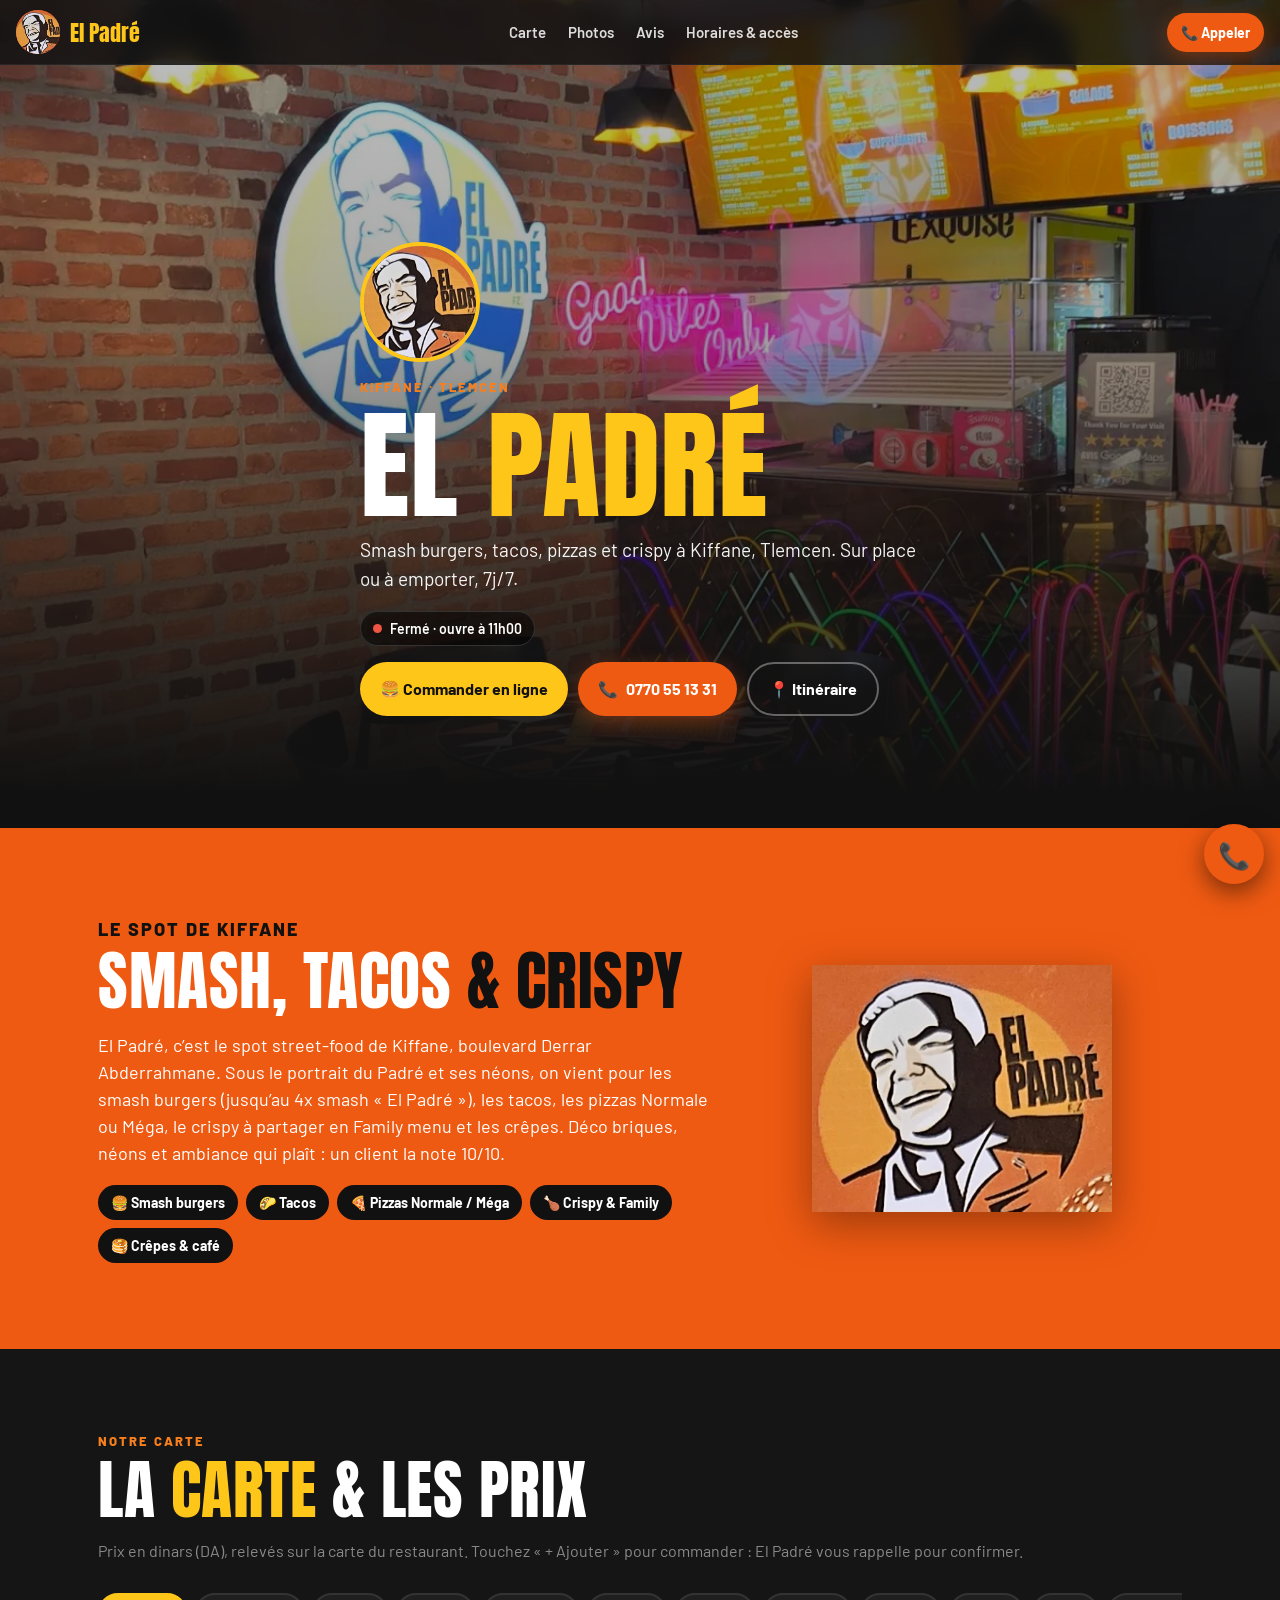
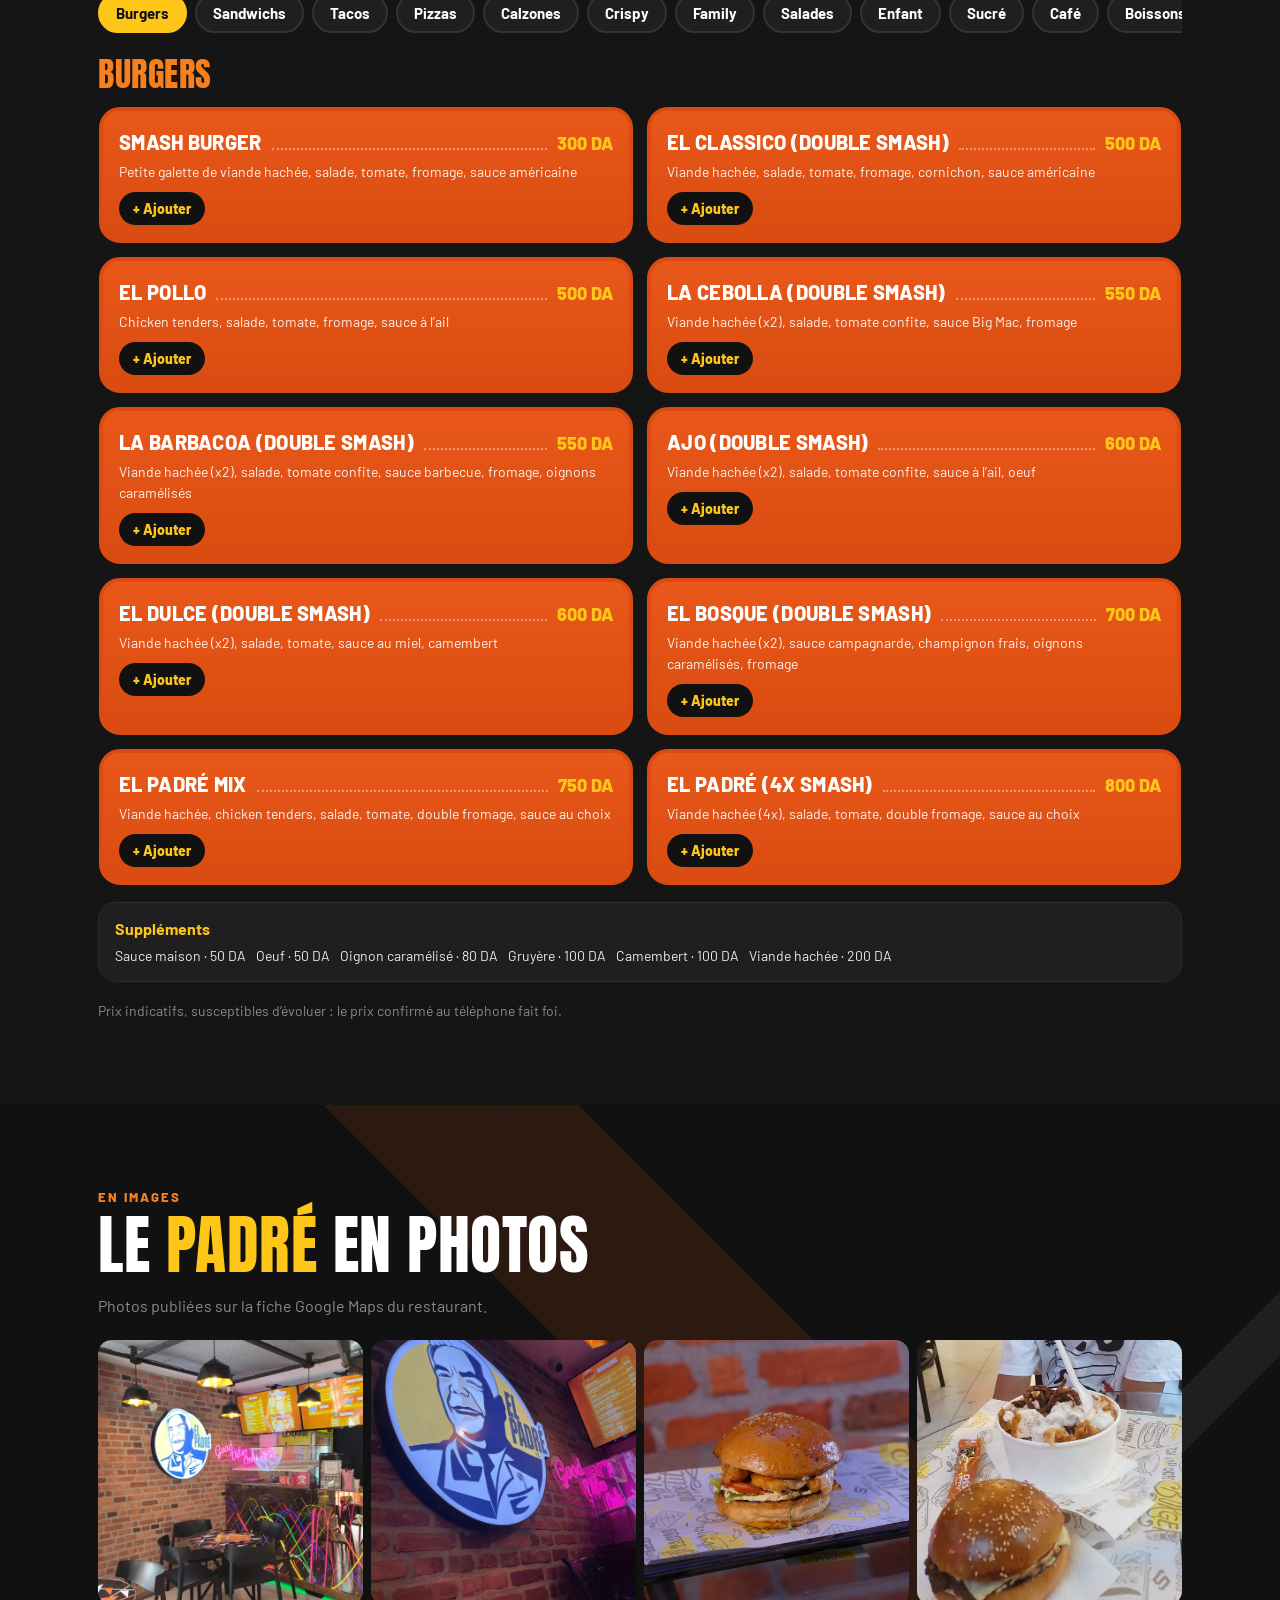
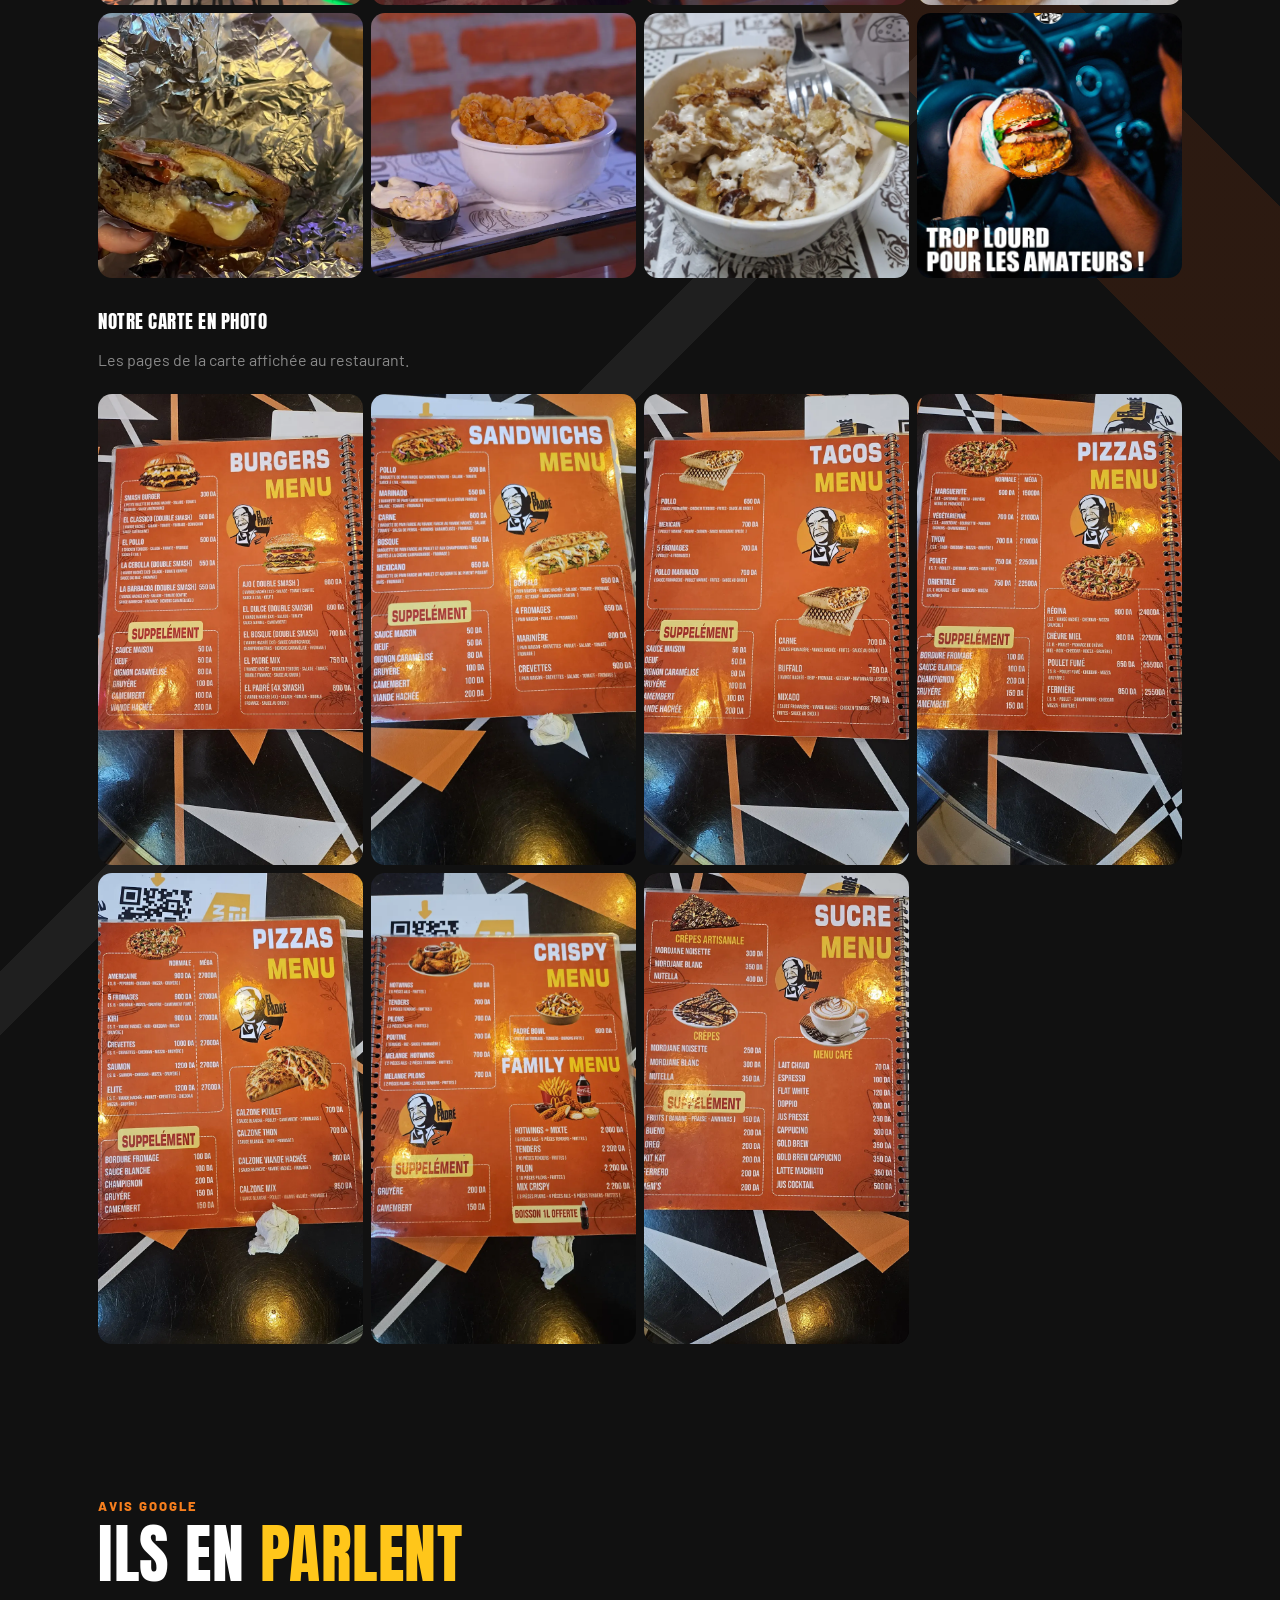
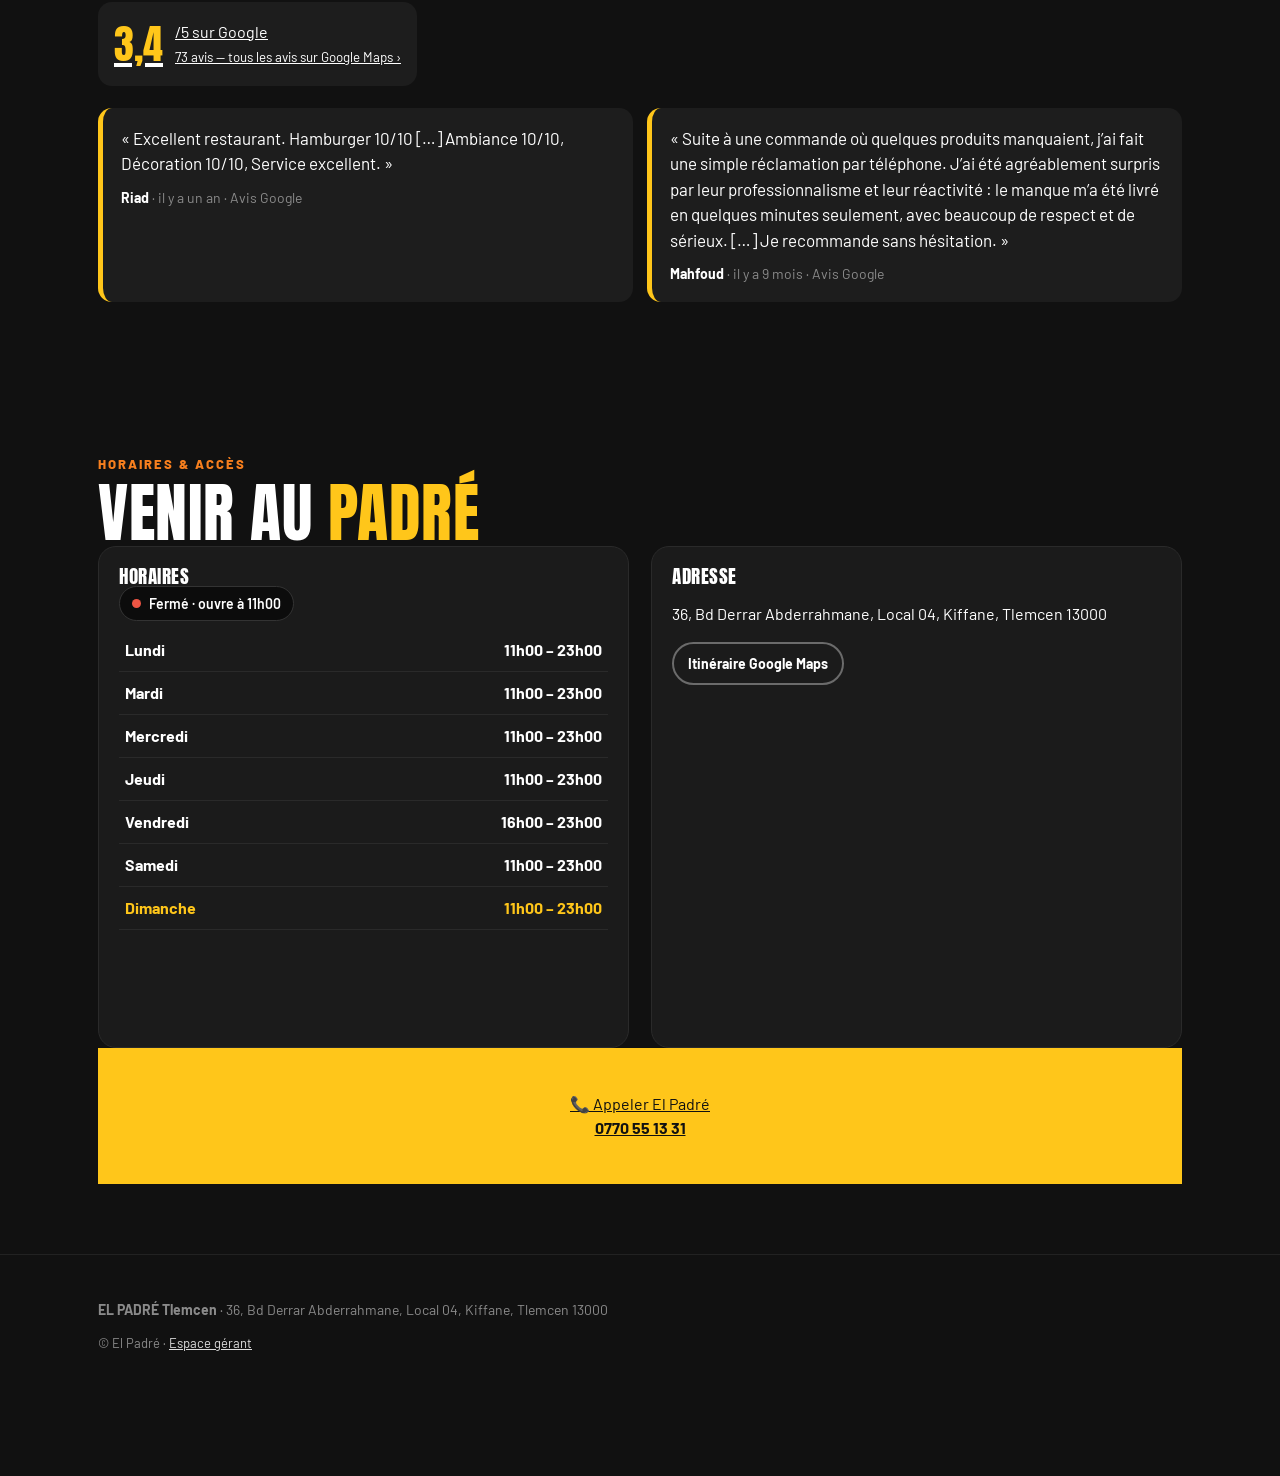
==== index.html @ a3294248 "Site El Padré Tlemcen" ====
<!doctype html>
<html lang="fr"><head><meta charset="utf-8"><meta name="viewport" content="width=device-width,initial-scale=1,viewport-fit=cover">
<title>El Padré Tlemcen — Burgers, tacos, pizzas à Kiffane · 0770 55 13 31</title>
<meta name="description" content="El Padré, street-food à Kiffane (Tlemcen) : smash burgers, tacos, pizzas Normale/Méga, crispy, crêpes. Carte et prix, horaires, commande en ligne confirmée par téléphone.">
<meta name="theme-color" content="#ef5a12"><link rel="canonical" href="https://sayler991.github.io/El_Padre_site/">
<meta property="og:title" content="El Padré Tlemcen"><meta property="og:description" content="Burgers, tacos, pizzas, crispy et crêpes à Kiffane, Tlemcen."><meta property="og:image" content="https://sayler991.github.io/El_Padre_site/assets/img/salle.webp"><meta property="og:type" content="restaurant">
<link rel="icon" href="favicon.png?v=20261022a"><link rel="preconnect" href="https://fonts.googleapis.com"><link rel="preconnect" href="https://fonts.gstatic.com" crossorigin>
<link href="https://fonts.googleapis.com/css2?family=Anton&family=Barlow:wght@400;600;700;800&display=swap" rel="stylesheet">
<link rel="preload" as="image" href="assets/img/salle.webp?v=20261022a"><link rel="stylesheet" href="assets/style.css?v=20261022a">
<script type="application/ld+json">{"@context": "https://schema.org", "@type": "Restaurant", "name": "EL PADRÉ Tlemcen", "telephone": "+213770551331", "servesCuisine": ["Burgers", "Tacos", "Pizzas", "Crêpes"], "priceRange": "300–2200 DA", "address": {"@type": "PostalAddress", "streetAddress": "36, Bd Derrar Abderrahmane, Local 04, Kiffane", "addressLocality": "Tlemcen", "postalCode": "13000", "addressCountry": "DZ"}, "geo": {"@type": "GeoCoordinates", "latitude": 34.8846374, "longitude": -1.3250186}, "url": "https://sayler991.github.io/El_Padre_site/", "image": "https://sayler991.github.io/El_Padre_site/assets/img/salle.webp", "openingHoursSpecification": [{"@type": "OpeningHoursSpecification", "dayOfWeek": ["Monday", "Tuesday", "Wednesday", "Thursday", "Saturday", "Sunday"], "opens": "11:00", "closes": "23:00"}, {"@type": "OpeningHoursSpecification", "dayOfWeek": "Friday", "opens": "16:00", "closes": "23:00"}]}</script></head>
<body>
<header class="top"><a class="brand" href="#top"><img src="assets/img/logo.webp?v=20261022a" alt=""><b>El <span>Padré</span></b></a>
<nav><a href="#carte">Carte</a><a href="#galerie">Photos</a><a href="#avis">Avis</a><a href="#infos">Horaires & accès</a></nav>
<a class="btn btn-o btn-sm" data-tel href="tel:+213770551331">📞 Appeler</a></header>
<p class="notice" id="notice" hidden></p>
<main id="top">
<section class="hero"><img src="assets/img/salle.webp?v=20261022a" srcset="assets/img/salle-800.webp?v=20261022a 800w, assets/img/salle.webp?v=20261022a 1600w" sizes="100vw" alt="La salle d’El Padré : briques, néons et portrait du Padré" fetchpriority="high">
<div class="wrap"><img class="logo" src="assets/img/logo.webp?v=20261022a" alt="Mascotte El Padré"><p class="kicker">Kiffane · Tlemcen</p>
<h1>El <span>Padré</span></h1><p class="tag" data-k="tagline">Smash burgers, tacos, pizzas et crispy à Kiffane, Tlemcen. Sur place ou à emporter, 7j/7.</p>
<span class="pill live-status">Horaires du jour…</span>
<div class="ctas"><a class="btn btn-y cta-order" href="#carte">🍔 Commander en ligne</a><a class="btn btn-o" data-tel href="tel:+213770551331">📞 <span data-k="phone_display">0770 55 13 31</span></a><a class="btn btn-g" href="#infos">📍 Itinéraire</a></div></div></section>

<section class="about geo"><div class="wrap reveal"><div><p class="kicker">Le spot de Kiffane</p><h2>Smash, tacos <em>& crispy</em></h2><p data-k="about">El Padré, c’est le spot street-food de Kiffane, boulevard Derrar Abderrahmane. Sous le portrait du Padré et ses néons, on vient pour les smash burgers (jusqu’au 4x smash « El Padré »), les tacos, les pizzas Normale ou Méga, le crispy à partager en Family menu et les crêpes. Déco briques, néons et ambiance qui plaît : un client la note 10/10.</p>
<ul class="facts"><li>🍔 Smash burgers</li><li>🌮 Tacos</li><li>🍕 Pizzas Normale / Méga</li><li>🍗 Crispy & Family</li><li>🥞 Crêpes & café</li></ul></div>
<img class="m" src="assets/img/logo.webp?v=20261022a" alt="" loading="lazy"></div></section>

<section id="carte"><div class="wrap"><p class="kicker">Notre carte</p><h2>La <em>carte</em> & les prix</h2>
<p class="mut">Prix en dinars (DA), relevés sur la carte du restaurant. Touchez « + Ajouter » pour commander : El Padré vous rappelle pour confirmer.</p>
<div class="tabs" id="tabs" role="tablist"></div><div id="cat" role="tabpanel"></div>
<p class="note">Prix indicatifs, susceptibles d’évoluer : le prix confirmé au téléphone fait foi.</p></div></section>

<section id="galerie" class="geo"><div class="wrap"><p class="kicker">En images</p><h2>Le <em>Padré</em> en photos</h2><p class="mut">Photos publiées sur la fiche Google Maps du restaurant.</p><div class="gal" id="gal"></div>
<h3 style="margin-top:34px">Notre carte en photo</h3><p class="mut">Les pages de la carte affichée au restaurant.</p><div class="gal carte" id="gal-carte"></div></div></section>

<section id="avis"><div class="wrap"><p class="kicker">Avis Google</p><h2>Ils en <em>parlent</em></h2>
<a class="score" href="https://www.google.com/maps/place/EL+PADR%C3%89+Tlemcen/@34.8846374,-1.3250186,17z/data=!4m6!3m5!1s0xd78c9fc91e70f81:0x19df734e0886e9b9!8m2!3d34.8846374!4d-1.3250186!16s%2Fg%2F11xvxfyv_5?hl=fr" target="_blank" rel="noopener"><big data-k="rating">3,4</big><span>/5 sur Google<br><small><span data-k="reviews_count">73</span> avis — tous les avis sur Google Maps ›</small></span></a>
<div class="revs" id="revs"></div></div></section>

<section id="infos"><div class="wrap"><p class="kicker">Horaires & accès</p><h2>Venir au <em>Padré</em></h2><div class="info">
<div class="card"><h3>Horaires</h3><span class="pill live-status"></span><div id="hours"></div></div>
<div class="card"><h3>Adresse</h3><p data-k="address">36, Bd Derrar Abderrahmane, Local 04, Kiffane, Tlemcen 13000</p><p><a class="btn btn-g btn-sm" target="_blank" rel="noopener" href="https://www.google.com/maps/dir/?api=1&destination=34.8846374,-1.3250186">Itinéraire Google Maps</a></p>
<iframe class="map" title="Plan : El Padré, Kiffane, Tlemcen" loading="lazy" src="https://www.openstreetmap.org/export/embed.html?bbox=-1.3290%2C34.8826%2C-1.3210%2C34.8866&amp;layer=mapnik&amp;marker=34.8846374%2C-1.3250186"></iframe></div></div>
<a class="big-call" data-tel href="tel:+213770551331">📞 Appeler El Padré<br><b data-k="phone_display">0770 55 13 31</b></a></div></section>
</main>
<footer class="ft"><div class="wrap"><p><b>EL PADRÉ Tlemcen</b> · <span data-k="address">36, Bd Derrar Abderrahmane, Local 04, Kiffane, Tlemcen 13000</span></p>
<p class="socials"><a id="s-fb" hidden target="_blank" rel="noopener">Facebook</a> <a id="s-ig" hidden target="_blank" rel="noopener">Instagram</a> <a id="s-wa" hidden target="_blank" rel="noopener">WhatsApp</a></p>
<p class="mut sm">© El Padré · <a href="admin/">Espace gérant</a></p></div></footer>
<a class="fab" data-tel href="tel:+213770551331" aria-label="Appeler El Padré">📞</a>
<button class="od-bar" id="od-bar" type="button" hidden>🛒 Ma commande · <span class="od-count" id="od-count">0</span> · <span id="od-tot"></span></button>
<div class="od-ov" id="od-ov" hidden></div><div class="od-sheet" id="od-sheet" role="dialog" aria-modal="true" hidden></div>
<div class="lb" id="lb" hidden role="dialog" aria-modal="true"><button class="x" type="button" aria-label="Fermer">×</button><button class="pv" type="button" aria-label="Précédente">‹</button><figure><img alt=""><p></p></figure><button class="nx" type="button" aria-label="Suivante">›</button></div>
<script id="seed" type="application/json">{"info": {"name": "El Padré", "city": "Tlemcen", "kind": "Burgers · Tacos · Pizzas · Crispy · Crêpes", "tagline": "Smash burgers, tacos, pizzas et crispy à Kiffane, Tlemcen. Sur place ou à emporter, 7j/7.", "phone": "+213770551331", "phone_display": "0770 55 13 31", "address": "36, Bd Derrar Abderrahmane, Local 04, Kiffane, Tlemcen 13000", "lat": 34.8846374, "lng": -1.3250186, "rating": "3,4", "reviews_count": "73", "open": true, "notice": "", "about": "El Padré, c’est le spot street-food de Kiffane, boulevard Derrar Abderrahmane. Sous le portrait du Padré et ses néons, on vient pour les smash burgers (jusqu’au 4x smash « El Padré »), les tacos, les pizzas Normale ou Méga, le crispy à partager en Family menu et les crêpes. Déco briques, néons et ambiance qui plaît : un client la note 10/10.", "facebook": "", "instagram": "", "whatsapp": ""}, "hours": [{"day": "Lundi", "slots": "11:00-23:00"}, {"day": "Mardi", "slots": "11:00-23:00"}, {"day": "Mercredi", "slots": "11:00-23:00"}, {"day": "Jeudi", "slots": "11:00-23:00"}, {"day": "Vendredi", "slots": "16:00-23:00"}, {"day": "Samedi", "slots": "11:00-23:00"}, {"day": "Dimanche", "slots": "11:00-23:00"}], "menu": [{"name": "Burgers", "extras": [{"name": "Sauce maison", "price": "50"}, {"name": "Oeuf", "price": "50"}, {"name": "Oignon caramélisé", "price": "80"}, {"name": "Gruyère", "price": "100"}, {"name": "Camembert", "price": "100"}, {"name": "Viande hachée", "price": "200"}], "items": [{"name": "Smash Burger", "price": "300", "desc": "Petite galette de viande hachée, salade, tomate, fromage, sauce américaine"}, {"name": "El Classico (double smash)", "price": "500", "desc": "Viande hachée, salade, tomate, fromage, cornichon, sauce américaine"}, {"name": "El Pollo", "price": "500", "desc": "Chicken tenders, salade, tomate, fromage, sauce à l’ail"}, {"name": "La Cebolla (double smash)", "price": "550", "desc": "Viande hachée (x2), salade, tomate confite, sauce Big Mac, fromage"}, {"name": "La Barbacoa (double smash)", "price": "550", "desc": "Viande hachée (x2), salade, tomate confite, sauce barbecue, fromage, oignons caramélisés"}, {"name": "Ajo (double smash)", "price": "600", "desc": "Viande hachée (x2), salade, tomate confite, sauce à l’ail, oeuf"}, {"name": "El Dulce (double smash)", "price": "600", "desc": "Viande hachée (x2), salade, tomate, sauce au miel, camembert"}, {"name": "El Bosque (double smash)", "price": "700", "desc": "Viande hachée (x2), sauce campagnarde, champignon frais, oignons caramélisés, fromage"}, {"name": "El Padré Mix", "price": "750", "desc": "Viande hachée, chicken tenders, salade, tomate, double fromage, sauce au choix"}, {"name": "El Padré (4x smash)", "price": "800", "desc": "Viande hachée (4x), salade, tomate, double fromage, sauce au choix"}]}, {"name": "Sandwichs", "extras": [{"name": "Sauce maison", "price": "50"}, {"name": "Oeuf", "price": "50"}, {"name": "Oignon caramélisé", "price": "80"}, {"name": "Gruyère", "price": "100"}, {"name": "Camembert", "price": "100"}, {"name": "Viande hachée", "price": "200"}], "items": [{"name": "Pollo", "price": "500", "desc": "Baguette de pain farcie au chicken tenders, salade, tomate, sauce à l’ail, fromage"}, {"name": "Marinado", "price": "550", "desc": "Baguette de pain farcie au poulet mariné à la crème fraîche, salade, tomate, fromage"}, {"name": "Carne", "price": "600", "desc": "Baguette de pain farcie à la viande hachée, salade, tomate, salsa de persil, oignons caramélisés, fromage"}, {"name": "Bosque", "price": "650", "desc": "Baguette de pain farcie au poulet et aux champignons frais sautés à la crème campagnarde, fromage"}, {"name": "Mexicano", "price": "650", "desc": "Baguette de pain farcie au poulet et au confit de piment piquant, maïs, fromage"}, {"name": "Buffalo", "price": "650", "desc": "Pain maison, viande hachée, salade, tomate, fromage, oeuf, ketchup, mayonnaise Lesieur"}, {"name": "4 Fromages", "price": "650", "desc": "Pain maison, poulet, 4 fromages"}, {"name": "Marinière", "price": "800", "desc": "Pain maison, crevettes, poulet, salade, tomate, fromage"}, {"name": "Crevettes", "price": "900", "desc": "Pain maison, crevettes, salade, tomate, fromage"}]}, {"name": "Tacos", "extras": [{"name": "Sauce maison", "price": "50"}, {"name": "Oeuf", "price": "50"}, {"name": "Oignon caramélisé", "price": "80"}, {"name": "Gruyère", "price": "100"}, {"name": "Camembert", "price": "100"}, {"name": "Viande hachée", "price": "200"}], "items": [{"name": "Pollo", "price": "650", "desc": "Sauce fromagère, chicken tenders, frites, sauce au choix"}, {"name": "Mexicain", "price": "700", "desc": "Poulet mariné, poivre, oignon, sauce mexicaine épicée"}, {"name": "5 Fromages", "price": "700", "desc": "Poulet, 4 fromages"}, {"name": "Pollo Marinado", "price": "700", "desc": "Sauce fromagère, poulet mariné, frites, sauce au choix"}, {"name": "Carne", "price": "700", "desc": "Sauce fromagère, viande hachée, frites, sauce au choix"}, {"name": "Buffalo", "price": "750", "desc": "Viande hachée, oeuf, fromage, ketchup, mayonnaise Lesieur"}, {"name": "Mixado", "price": "750", "desc": "Sauce fromagère, viande hachée, chicken tenders, frites, sauce au choix"}]}, {"name": "Pizzas", "note": "Normale / Méga · S.T. = sauce tomate, S.B. = sauce blanche", "extras": [{"name": "Bordure fromage", "price": "100"}, {"name": "Sauce blanche", "price": "100"}, {"name": "Champignon", "price": "200"}, {"name": "Gruyère", "price": "150"}, {"name": "Camembert", "price": "150"}], "items": [{"name": "Marguerite", "price": "500", "desc": "S.T., cheddar, mozza, gruyère, herbes de Provence", "sizes": [{"name": "Normale", "price": "500"}, {"name": "Méga", "price": "1500"}]}, {"name": "Végétarienne", "price": "700", "desc": "S.T., aubergine, courgette, poivron, oignons, champignons", "sizes": [{"name": "Normale", "price": "700"}, {"name": "Méga", "price": "2100"}]}, {"name": "Thon", "price": "700", "desc": "S.T., thon, cheddar, mozza, gruyère", "sizes": [{"name": "Normale", "price": "700"}, {"name": "Méga", "price": "2100"}]}, {"name": "Poulet", "price": "750", "desc": "S.T., poulet, cheddar, mozza, gruyère", "sizes": [{"name": "Normale", "price": "750"}, {"name": "Méga", "price": "2250"}]}, {"name": "Orientale", "price": "750", "desc": "S.T., merguez, oeuf, cheddar, mozza, gruyère", "sizes": [{"name": "Normale", "price": "750"}, {"name": "Méga", "price": "2250"}]}, {"name": "Régina", "price": "800", "desc": "S.T., viande hachée, cheddar, mozza, gruyère", "sizes": [{"name": "Normale", "price": "800"}, {"name": "Méga", "price": "2400"}]}, {"name": "Chèvre Miel", "price": "800", "desc": "S.B., poulet, fromage de chèvre, miel, noix, cheddar, mozza, gruyère", "sizes": [{"name": "Normale", "price": "800"}, {"name": "Méga", "price": "2250"}]}, {"name": "Poulet Fumé", "price": "850", "desc": "S.B., poulet fumé, cheddar, mozza, gruyère", "sizes": [{"name": "Normale", "price": "850"}, {"name": "Méga", "price": "2550"}]}, {"name": "Fermière", "price": "850", "desc": "S.B., poulet, champignons, cheddar, mozza, gruyère", "sizes": [{"name": "Normale", "price": "850"}, {"name": "Méga", "price": "2550"}]}, {"name": "Américaine", "price": "900", "desc": "S.B., pepperoni, cheddar, mozza, gruyère", "sizes": [{"name": "Normale", "price": "900"}, {"name": "Méga", "price": "2700"}]}, {"name": "5 Fromages", "price": "900", "desc": "S.B., cheddar, mozza, gruyère, camembert fumé", "sizes": [{"name": "Normale", "price": "900"}, {"name": "Méga", "price": "2700"}]}, {"name": "Kiri", "price": "900", "desc": "S.T., viande hachée, Kiri, cheddar, mozza, gruyère", "sizes": [{"name": "Normale", "price": "900"}, {"name": "Méga", "price": "2700"}]}, {"name": "Crevettes", "price": "1000", "desc": "S.T., crevettes, cheddar, mozza, gruyère", "sizes": [{"name": "Normale", "price": "1000"}, {"name": "Méga", "price": "2700"}]}, {"name": "Saumon", "price": "1200", "desc": "S.B., saumon, cheddar, mozza, gruyère", "sizes": [{"name": "Normale", "price": "1200"}, {"name": "Méga", "price": "2700"}]}, {"name": "Elite", "price": "1200", "desc": "S.T., viande hachée, poulet, crevettes, cheddar, mozza, gruyère", "sizes": [{"name": "Normale", "price": "1200"}, {"name": "Méga", "price": "2700"}]}]}, {"name": "Calzones", "extras": [{"name": "Bordure fromage", "price": "100"}, {"name": "Sauce blanche", "price": "100"}, {"name": "Champignon", "price": "200"}, {"name": "Gruyère", "price": "150"}, {"name": "Camembert", "price": "150"}], "items": [{"name": "Calzone Poulet", "price": "700", "desc": "Sauce blanche, poulet, camembert, 3 fromages"}, {"name": "Calzone Thon", "price": "700", "desc": "Sauce blanche, thon, fromage"}, {"name": "Calzone Viande hachée", "price": "800", "desc": "Sauce blanche, viande hachée, fromage"}, {"name": "Calzone Mix", "price": "850", "desc": "Sauce blanche, poulet, viande hachée, fromage"}]}, {"name": "Crispy", "extras": [{"name": "Gruyère", "price": "200"}, {"name": "Camembert", "price": "150"}], "items": [{"name": "Hotwings", "price": "600", "desc": "5 pièces ailes, frites"}, {"name": "Tenders", "price": "700", "desc": "3 pièces tenders, frites"}, {"name": "Pilons", "price": "700", "desc": "3 pièces pilons, frites"}, {"name": "Poutine", "price": "700", "desc": "Tenders, riz, sauce fromagère"}, {"name": "Mélange Hotwings", "price": "700", "desc": "2 pièces ailes, 2 pièces tenders, frites"}, {"name": "Mélange Pilons", "price": "700", "desc": "2 pièces pilons, 2 pièces tenders, frites"}, {"name": "Padré Bowl", "price": "600", "desc": "Frites au fromage, tenders, oignons frits"}]}, {"name": "Family", "note": "Boisson 1 L offerte", "items": [{"name": "Hotwings + Mixte", "price": "2000", "desc": "6 pièces ailes, 5 pièces tenders, frites"}, {"name": "Tenders", "price": "2200", "desc": "10 pièces tenders, frites"}, {"name": "Pilon", "price": "2200", "desc": "10 pièces pilons, frites"}, {"name": "Mix Crispy", "price": "2200", "desc": "3 pièces pilons, 4 pièces ailes, 5 pièces tenders, frites"}]}, {"name": "Salades", "items": [{"name": "La Madrina", "price": "900", "desc": ""}, {"name": "Mini César", "price": "400", "desc": ""}, {"name": "César", "price": "700", "desc": ""}]}, {"name": "Enfant", "items": [{"name": "Menu enfant", "price": "600", "desc": ""}]}, {"name": "Sucré", "note": "Crêpes artisanales & crêpes", "extras": [{"name": "Fruits (banane, fraise, ananas)", "price": "150"}, {"name": "Bueno", "price": "200"}, {"name": "Oreo", "price": "200"}, {"name": "Kit Kat", "price": "200"}, {"name": "Ferrero", "price": "200"}, {"name": "M&M’s", "price": "200"}], "items": [{"name": "Crêpe artisanale Mordjane noisette", "price": "300", "desc": ""}, {"name": "Crêpe artisanale Mordjane blanc", "price": "350", "desc": ""}, {"name": "Crêpe artisanale Nutella", "price": "400", "desc": ""}, {"name": "Crêpe Mordjane noisette", "price": "250", "desc": ""}, {"name": "Crêpe Mordjane blanc", "price": "300", "desc": ""}, {"name": "Crêpe Nutella", "price": "350", "desc": ""}]}, {"name": "Café", "items": [{"name": "Lait chaud", "price": "70", "desc": ""}, {"name": "Espresso", "price": "100", "desc": ""}, {"name": "Flat white", "price": "120", "desc": ""}, {"name": "Doppio", "price": "200", "desc": ""}, {"name": "Jus pressé", "price": "250", "desc": ""}, {"name": "Cappuccino", "price": "300", "desc": ""}, {"name": "Gold brew", "price": "350", "desc": ""}, {"name": "Gold brew cappuccino", "price": "350", "desc": ""}, {"name": "Latte macchiato", "price": "350", "desc": ""}, {"name": "Jus cocktail", "price": "500", "desc": ""}]}, {"name": "Boissons", "items": [{"name": "Soda 1 L", "price": "150", "desc": ""}, {"name": "Soda 24 cl", "price": "100", "desc": ""}, {"name": "Jus 1 L", "price": "200", "desc": ""}, {"name": "Eau minérale", "price": "50", "desc": ""}]}], "order_options": {"enabled": true}, "gallery": [{"src": "assets/img/salle.webp", "alt": "La salle : briques, néons et portrait du Padré"}, {"src": "assets/img/logo-mur.webp", "alt": "Le Padré lumineux au mur"}, {"src": "assets/img/burger-plateau.webp", "alt": "Burger servi sur plateau"}, {"src": "assets/img/burger-bowl.webp", "alt": "Burger et bowl"}, {"src": "assets/img/burger-emporter.webp", "alt": "Burger à emporter"}, {"src": "assets/img/tenders.webp", "alt": "Crispy et sauces"}, {"src": "assets/img/dessert.webp", "alt": "Bowl gourmand"}, {"src": "assets/img/affiche.webp", "alt": "« Trop lourd pour les amateurs ! »"}], "carte_photos": [{"src": "assets/img/carte-burgers.webp", "alt": "Carte Burgers"}, {"src": "assets/img/carte-sandwichs.webp", "alt": "Carte Sandwichs"}, {"src": "assets/img/carte-tacos.webp", "alt": "Carte Tacos"}, {"src": "assets/img/carte-pizzas1.webp", "alt": "Carte Pizzas"}, {"src": "assets/img/carte-pizzas2.webp", "alt": "Carte Pizzas & Calzones"}, {"src": "assets/img/carte-crispy.webp", "alt": "Carte Crispy & Family"}, {"src": "assets/img/carte-sucre.webp", "alt": "Carte Sucré & Café"}], "reviews": [{"author": "Riad", "date": "il y a un an", "text": "Excellent restaurant. Hamburger 10/10 […] Ambiance 10/10, Décoration 10/10, Service excellent."}, {"author": "Mahfoud", "date": "il y a 9 mois", "text": "Suite à une commande où quelques produits manquaient, j’ai fait une simple réclamation par téléphone. J’ai été agréablement surpris par leur professionnalisme et leur réactivité : le manque m’a été livré en quelques minutes seulement, avec beaucoup de respect et de sérieux. […] Je recommande sans hésitation."}]}</script>
<script src="config.js?v=20261022a"></script><script src="assets/app.js?v=20261022a"></script>
</body></html>
---- assets/style.css ----
:root{--o:#ef5a12;--o2:#f77f1e;--y:#ffc61a;--k:#111;--k2:#1c1c1c;--w:#fff;--mut:#8a8a8a;--r:18px}
*{box-sizing:border-box}html{scroll-behavior:smooth}body{margin:0;font-family:"Barlow",system-ui,sans-serif;background:var(--k);color:var(--w);line-height:1.5;-webkit-font-smoothing:antialiased}
h1,h2,h3,.disp{font-family:"Anton","Barlow Condensed",Impact,sans-serif;font-weight:400;letter-spacing:.5px;text-transform:uppercase;line-height:1.02;margin:0}
a{color:inherit}img{max-width:100%;display:block}
.wrap{max-width:1120px;margin:0 auto;padding:0 18px}
.geo{background:linear-gradient(135deg,transparent 0 46%,rgba(255,255,255,.06) 46% 48%,transparent 48%),linear-gradient(45deg,transparent 0 70%,rgba(239,90,18,.12) 70% 78%,transparent 78%)}
header.top{position:fixed;inset:0 0 auto;z-index:40;display:flex;align-items:center;justify-content:space-between;padding:10px 16px;background:rgba(17,17,17,.82);backdrop-filter:blur(10px);border-bottom:1px solid #262626}
.brand{display:flex;align-items:center;gap:10px;text-decoration:none}.brand img{width:44px;height:44px;border-radius:50%;object-fit:cover;background:var(--o);object-position:20% 30%}.brand b{font-family:Anton,Impact,sans-serif;font-size:22px;font-weight:400;color:var(--y)}
.top nav{display:none;gap:22px}.top nav a{text-decoration:none;font-weight:600;font-size:15px;opacity:.85}.top nav a:hover{color:var(--y)}
.btn{display:inline-flex;align-items:center;justify-content:center;gap:8px;padding:13px 20px;border-radius:999px;font-weight:700;text-decoration:none;border:0;cursor:pointer;font-size:16px;font-family:inherit}
.btn-o{background:var(--o);color:#fff;box-shadow:0 6px 20px rgba(239,90,18,.35)}.btn-y{background:var(--y);color:#111}.btn-g{background:transparent;color:#fff;border:2px solid rgba(255,255,255,.35)}
.btn-sm{padding:9px 14px;font-size:14px}
.hero{position:relative;min-height:92svh;display:flex;align-items:flex-end;overflow:hidden}
.hero>img{position:absolute;inset:0;width:100%;height:100%;object-fit:cover;filter:saturate(1.1)}
.hero:after{content:"";position:absolute;inset:0;background:linear-gradient(180deg,rgba(0,0,0,.25) 0,rgba(0,0,0,.35) 40%,#111 96%)}
.hero .wrap{position:relative;z-index:2;padding-bottom:42px;padding-top:110px}
.hero .logo{width:120px;height:120px;border-radius:50%;object-fit:cover;border:4px solid var(--y);background:var(--o);margin-bottom:16px}
.hero h1{font-size:clamp(54px,14vw,120px);color:#fff}.hero h1 span{color:var(--y)}
.hero p.tag{font-size:19px;max-width:560px;margin:10px 0 18px;opacity:.95}
.pill{display:inline-flex;align-items:center;gap:8px;background:rgba(0,0,0,.55);border:1px solid #333;padding:6px 12px;border-radius:999px;font-size:14px;font-weight:600;margin:0 6px 8px 0}
.live-status:before{content:"";width:9px;height:9px;border-radius:50%;background:#999}.is-open:before{background:#36d46a;box-shadow:0 0 8px #36d46a}.is-closed:before{background:#e54}
.ctas{display:flex;flex-wrap:wrap;gap:10px;margin-top:8px}
section{padding:70px 0}section h2{font-size:clamp(38px,8vw,64px)}section h2 em{font-style:normal;color:var(--y)}
.kicker{color:var(--o2);font-weight:800;letter-spacing:2px;text-transform:uppercase;font-size:13px;margin-bottom:6px}
.about{background:var(--o);color:#fff;position:relative;overflow:hidden}
.about .wrap{display:grid;gap:30px;align-items:center}.about .kicker{color:#111}.about h2 em{color:#111}
.about p{font-size:18px}.about img.m{width:min(300px,70%);margin:0 auto;filter:drop-shadow(0 12px 22px rgba(0,0,0,.35))}
.facts{display:flex;flex-wrap:wrap;gap:8px;padding:0;list-style:none}.facts li{background:#111;color:#fff;border-radius:999px;padding:7px 13px;font-weight:700;font-size:14px}
#carte{background:#151515}
.tabs{position:sticky;top:64px;z-index:20;display:flex;gap:8px;overflow-x:auto;padding:12px 0;margin:18px 0 10px;background:#151515;scrollbar-width:none}.tabs::-webkit-scrollbar{display:none}
.tabs button{flex:none;border:2px solid #333;background:#1f1f1f;color:#fff;padding:9px 16px;border-radius:999px;font-weight:700;font-size:15px;cursor:pointer;font-family:inherit}
.tabs button.on{background:var(--y);border-color:var(--y);color:#111}
.cat-h{display:flex;align-items:baseline;gap:12px;flex-wrap:wrap;margin:12px 0 14px}.cat-h h3{font-size:34px;color:var(--o2)}.cat-h small{color:var(--y);font-weight:700}
.items{list-style:none;padding:0;margin:0;display:grid;gap:12px}
.item{background:linear-gradient(180deg,#e9581a,#d94b10);border-radius:var(--r);padding:16px 16px 14px;position:relative;border:1px dashed rgba(255,255,255,.45);outline:4px solid #d94b10;outline-offset:-1px;margin:4px}
.it-h{display:flex;gap:10px;align-items:baseline}.it-h b{font-family:"Barlow Condensed",Barlow,sans-serif;font-weight:800;font-size:20px;text-transform:uppercase;letter-spacing:.3px}
.it-h .dots{flex:1;border-bottom:2px dotted rgba(255,255,255,.4)}.pr{font-weight:800;color:var(--y);white-space:nowrap;font-size:18px}
.item p{margin:4px 0 0;font-size:14px;opacity:.92}.item .sz{font-size:13px;color:#ffe9a6;font-weight:700;margin-top:4px}
.od-plus{margin-top:10px;background:#111;color:var(--y);border:0;border-radius:999px;padding:8px 14px;font-weight:800;cursor:pointer;font-family:inherit;font-size:14px}
.xt{margin-top:16px;background:#1f1f1f;border-radius:var(--r);padding:14px 16px;border:1px solid #2c2c2c}.xt b{color:var(--y)}.xt span{display:inline-block;margin:4px 10px 0 0;font-size:14px;opacity:.9}
.note{color:var(--mut);font-size:14px;margin-top:18px}
.gal{display:grid;grid-template-columns:repeat(2,1fr);gap:8px;margin-top:22px}.gal button{padding:0;border:0;background:#000;border-radius:14px;overflow:hidden;cursor:zoom-in;aspect-ratio:1}
.gal img{width:100%;height:100%;object-fit:cover;transition:transform .5s}.gal button:hover img{transform:scale(1.06)}
.gal.carte button{aspect-ratio:9/16}
.lb{position:fixed;inset:0;z-index:90;background:rgba(0,0,0,.94);display:flex;align-items:center;justify-content:center}.lb[hidden]{display:none}
.lb img{max-width:94vw;max-height:84vh;border-radius:10px}.lb p{position:absolute;bottom:18px;left:0;right:0;text-align:center;opacity:.85}
.lb button{position:absolute;background:rgba(255,255,255,.12);color:#fff;border:0;width:48px;height:48px;border-radius:50%;font-size:26px;cursor:pointer}.lb .x{top:14px;right:14px}.lb .pv{left:10px}.lb .nx{right:10px}
.revs{display:grid;gap:14px;margin-top:22px}.rev{margin:0;background:#1d1d1d;border-left:5px solid var(--y);border-radius:14px;padding:18px}.rev p{margin:0 0 10px;font-size:17px}.rev footer{color:var(--mut);font-size:14px}.rev b{color:#fff}
.score{display:inline-flex;align-items:center;gap:12px;background:#1d1d1d;border-radius:14px;padding:12px 16px;margin-top:14px}.score big{font-family:Anton,Impact;font-size:40px;color:var(--y)}
.info{display:grid;gap:22px}.card{background:#1b1b1b;border-radius:var(--r);padding:20px;border:1px solid #2a2a2a}
.hours{width:100%;border-collapse:collapse}.hours th,.hours td{text-align:left;padding:9px 6px;border-bottom:1px solid #2a2a2a}.hours td{text-align:right;font-weight:700}.hours tr.today{color:var(--y)}
.map{width:100%;height:320px;border:0;border-radius:var(--r);filter:grayscale(.2)}
.big-call{display:flex;flex-direction:column;align-items:center;text-align:center;background:var(--y);color:#111;padding:44px 18px}.big-call a{font-family:Anton,Impact;font-size:clamp(36px,10vw,64px);text-decoration:none;color:#111}
footer.ft{padding:30px 0 110px;color:var(--mut);font-size:14px;border-top:1px solid #222}footer.ft a{color:#ddd}
.fab{position:fixed;right:16px;bottom:16px;z-index:45;width:60px;height:60px;border-radius:50%;background:var(--o);display:flex;align-items:center;justify-content:center;box-shadow:0 8px 24px rgba(0,0,0,.5);font-size:26px;text-decoration:none}
.notice{background:var(--y);color:#111;text-align:center;font-weight:700;padding:10px;margin-top:64px}
.reveal{opacity:0;transform:translateY(24px);transition:.7s}.reveal.in{opacity:1;transform:none}
/* commande */
.od-bar{position:fixed;left:12px;right:88px;bottom:16px;z-index:44;display:flex;align-items:center;gap:10px;background:var(--y);color:#111;border:0;border-radius:999px;padding:14px 18px;font-weight:800;font-size:16px;cursor:pointer;font-family:inherit;box-shadow:0 8px 24px rgba(0,0,0,.5)}.od-bar[hidden]{display:none}.od-bar b{margin-left:auto}
.od-count{background:#111;color:var(--y);border-radius:999px;min-width:26px;height:26px;display:inline-flex;align-items:center;justify-content:center;font-size:14px}
.od-ov{position:fixed;inset:0;background:rgba(0,0,0,.6);z-index:60}.od-ov[hidden],.od-sheet[hidden]{display:none}
.od-sheet{position:fixed;z-index:61;left:0;right:0;bottom:0;max-height:92svh;overflow:auto;background:#181818;border-radius:22px 22px 0 0;padding:20px 18px 26px;color:#fff}
.od-sheet h3{font-size:28px;color:var(--y);padding-right:40px}.od-x{position:absolute;right:14px;top:14px;width:38px;height:38px;border-radius:50%;border:0;background:#2a2a2a;color:#fff;font-size:22px;cursor:pointer}
fieldset{border:0;padding:0;margin:14px 0}legend{font-weight:800;margin-bottom:6px}
.chips{display:flex;flex-wrap:wrap;gap:8px}.chips label{display:inline-flex}.chips input{position:absolute;opacity:0}.chips span{border:2px solid #333;border-radius:999px;padding:7px 12px;font-size:14px;cursor:pointer}.chips input:checked+span{background:var(--o);border-color:var(--o)}
.chips input:focus-visible+span{outline:2px solid var(--y)}
.od-f{display:block;margin:12px 0;font-weight:700}.od-f input,.od-f select,.od-f textarea,fieldset input[type=text]{display:block;width:100%;margin-top:5px;padding:12px;border-radius:12px;border:1px solid #333;background:#0f0f0f;color:#fff;font:inherit;font-weight:400}
.qty{display:inline-flex;align-items:center;gap:12px;background:#222;border-radius:999px;padding:4px}.qty button{width:36px;height:36px;border-radius:50%;border:0;background:#333;color:#fff;font-size:20px;cursor:pointer}
.od-foot{display:flex;gap:12px;align-items:center;justify-content:space-between;margin-top:16px;position:sticky;bottom:-26px;background:#181818;padding:12px 0}
.lines{list-style:none;padding:0;margin:10px 0}.lines li{display:flex;justify-content:space-between;gap:10px;border-bottom:1px solid #2a2a2a;padding:10px 0}.lines small{display:block;color:var(--mut)}
.tot{display:flex;justify-content:space-between;font-size:20px;font-weight:800;color:var(--y)}
.callnote{background:#2a1a0f;border:1px solid var(--o);border-radius:14px;padding:12px 14px;margin:14px 0;font-size:15px}
.err{color:#ff7b6b;font-weight:700}.mut{color:var(--mut)}.sm{font-size:13px}
body.lock{overflow:hidden}
@media(min-width:760px){.top nav{display:flex}.about .wrap{grid-template-columns:1.4fr 1fr}.items{grid-template-columns:1fr 1fr}.gal{grid-template-columns:repeat(4,1fr)}.revs{grid-template-columns:1fr 1fr}.info{grid-template-columns:1fr 1fr}
.od-sheet{left:auto;right:20px;bottom:20px;top:20px;width:440px;max-height:none;border-radius:22px}.od-bar{left:auto;right:92px;width:340px}}
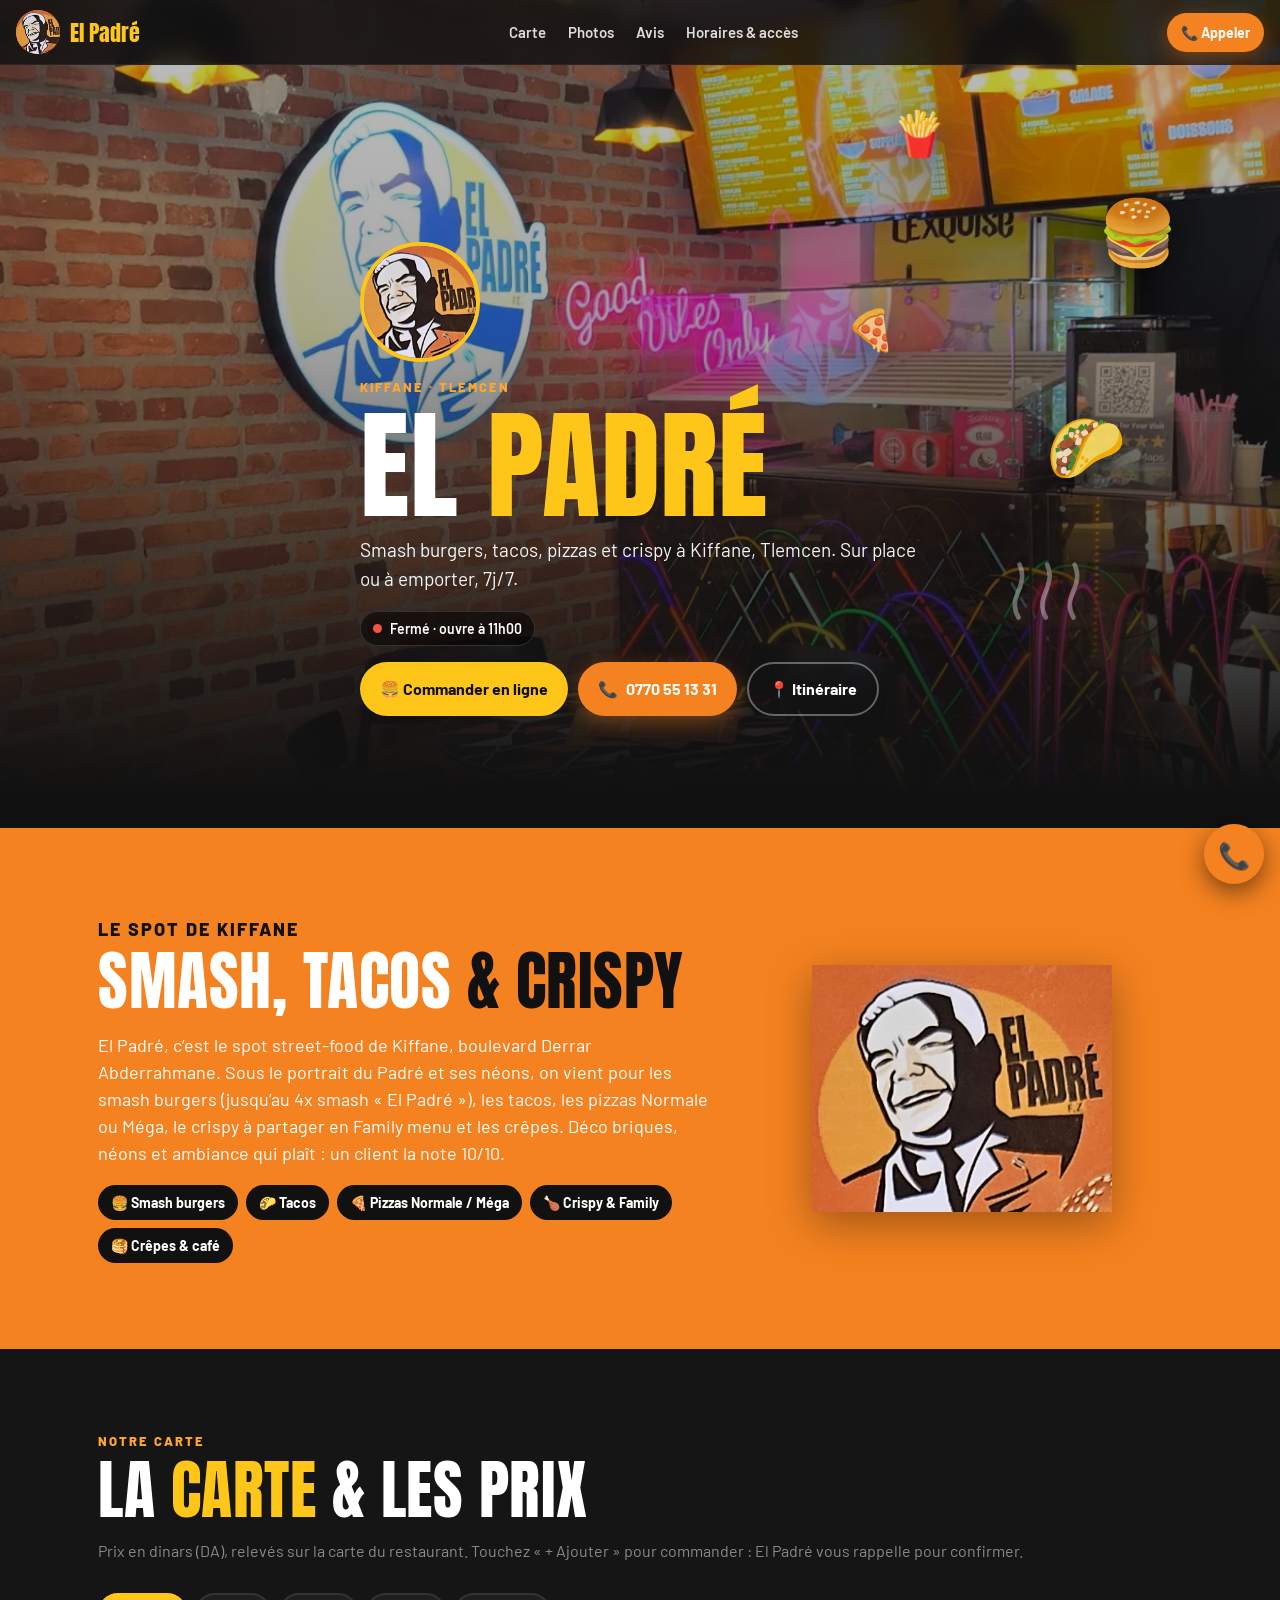
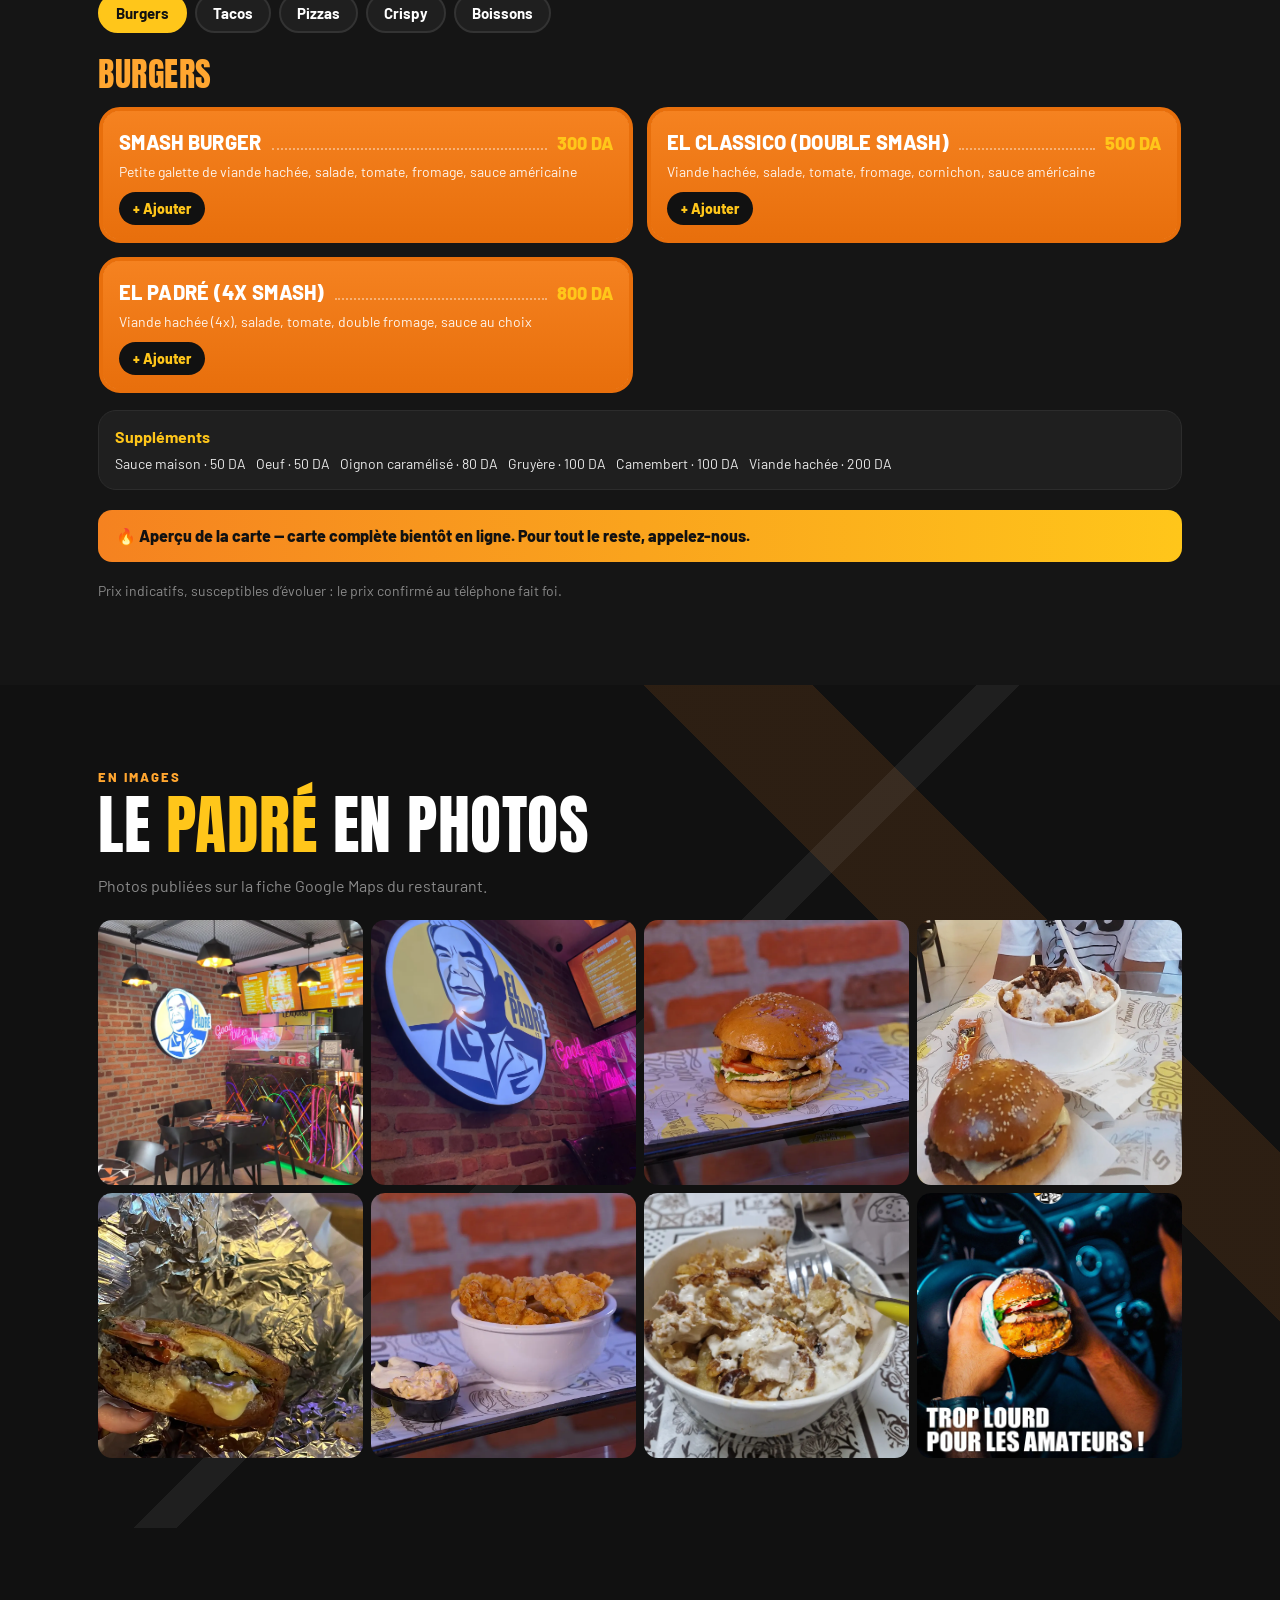
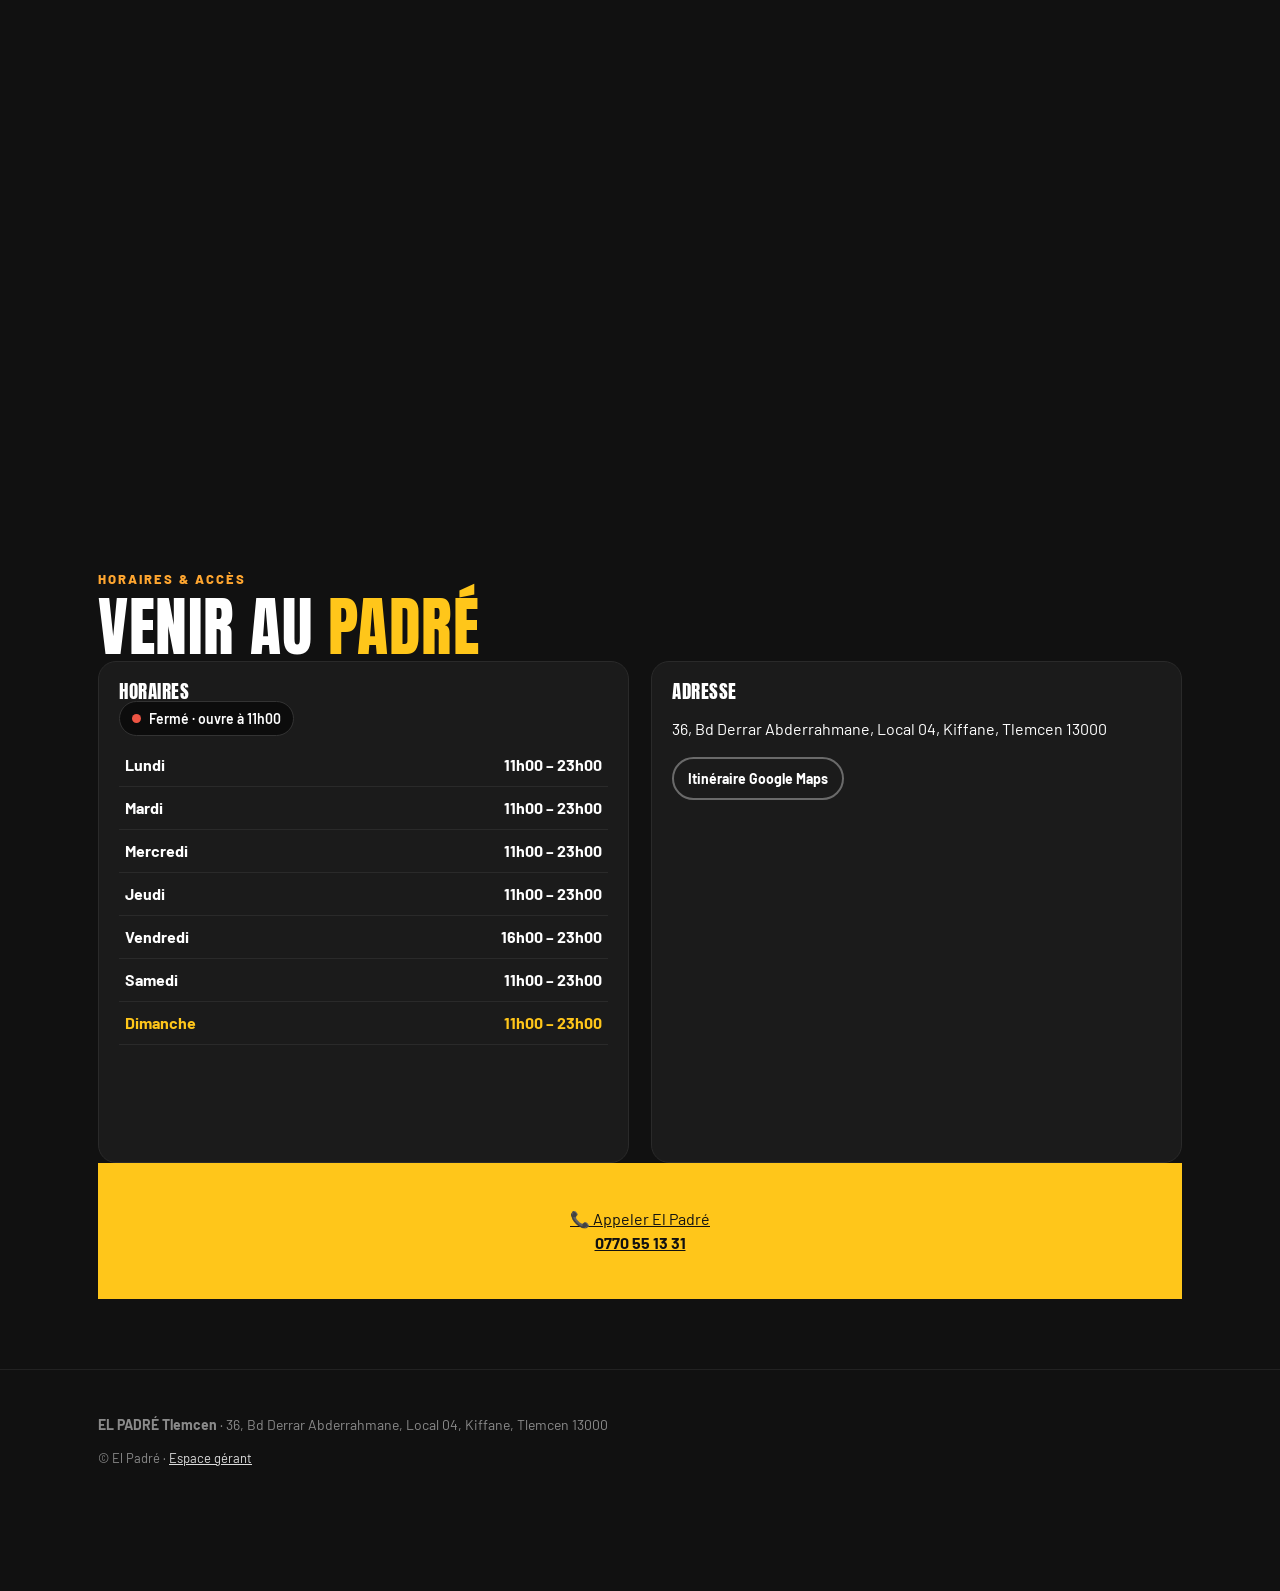
==== commit 18345a37: "v2 : orange, animations, aperçu de carte, retrait galerie carte papier" ====
--- a/index.html
+++ b/index.html
@@ -2,41 +2,42 @@
 <html lang="fr"><head><meta charset="utf-8"><meta name="viewport" content="width=device-width,initial-scale=1,viewport-fit=cover">
 <title>El Padré Tlemcen — Burgers, tacos, pizzas à Kiffane · 0770 55 13 31</title>
 <meta name="description" content="El Padré, street-food à Kiffane (Tlemcen) : smash burgers, tacos, pizzas Normale/Méga, crispy, crêpes. Carte et prix, horaires, commande en ligne confirmée par téléphone.">
-<meta name="theme-color" content="#ef5a12"><link rel="canonical" href="https://sayler991.github.io/El_Padre_site/">
+<meta name="theme-color" content="#f58220"><link rel="canonical" href="https://sayler991.github.io/El_Padre_site/">
 <meta property="og:title" content="El Padré Tlemcen"><meta property="og:description" content="Burgers, tacos, pizzas, crispy et crêpes à Kiffane, Tlemcen."><meta property="og:image" content="https://sayler991.github.io/El_Padre_site/assets/img/salle.webp"><meta property="og:type" content="restaurant">
-<link rel="icon" href="favicon.png?v=20261022a"><link rel="preconnect" href="https://fonts.googleapis.com"><link rel="preconnect" href="https://fonts.gstatic.com" crossorigin>
+<link rel="icon" href="favicon.png?v=20261022b"><link rel="preconnect" href="https://fonts.googleapis.com"><link rel="preconnect" href="https://fonts.gstatic.com" crossorigin>
 <link href="https://fonts.googleapis.com/css2?family=Anton&family=Barlow:wght@400;600;700;800&display=swap" rel="stylesheet">
-<link rel="preload" as="image" href="assets/img/salle.webp?v=20261022a"><link rel="stylesheet" href="assets/style.css?v=20261022a">
+<link rel="preload" as="image" href="assets/img/salle.webp?v=20261022b"><link rel="stylesheet" href="assets/style.css?v=20261022b">
 <script type="application/ld+json">{"@context": "https://schema.org", "@type": "Restaurant", "name": "EL PADRÉ Tlemcen", "telephone": "+213770551331", "servesCuisine": ["Burgers", "Tacos", "Pizzas", "Crêpes"], "priceRange": "300–2200 DA", "address": {"@type": "PostalAddress", "streetAddress": "36, Bd Derrar Abderrahmane, Local 04, Kiffane", "addressLocality": "Tlemcen", "postalCode": "13000", "addressCountry": "DZ"}, "geo": {"@type": "GeoCoordinates", "latitude": 34.8846374, "longitude": -1.3250186}, "url": "https://sayler991.github.io/El_Padre_site/", "image": "https://sayler991.github.io/El_Padre_site/assets/img/salle.webp", "openingHoursSpecification": [{"@type": "OpeningHoursSpecification", "dayOfWeek": ["Monday", "Tuesday", "Wednesday", "Thursday", "Saturday", "Sunday"], "opens": "11:00", "closes": "23:00"}, {"@type": "OpeningHoursSpecification", "dayOfWeek": "Friday", "opens": "16:00", "closes": "23:00"}]}</script></head>
 <body>
-<header class="top"><a class="brand" href="#top"><img src="assets/img/logo.webp?v=20261022a" alt=""><b>El <span>Padré</span></b></a>
+<header class="top"><a class="brand" href="#top"><img src="assets/img/logo.webp?v=20261022b" alt=""><b>El <span>Padré</span></b></a>
 <nav><a href="#carte">Carte</a><a href="#galerie">Photos</a><a href="#avis">Avis</a><a href="#infos">Horaires & accès</a></nav>
 <a class="btn btn-o btn-sm" data-tel href="tel:+213770551331">📞 Appeler</a></header>
 <p class="notice" id="notice" hidden></p>
 <main id="top">
-<section class="hero"><img src="assets/img/salle.webp?v=20261022a" srcset="assets/img/salle-800.webp?v=20261022a 800w, assets/img/salle.webp?v=20261022a 1600w" sizes="100vw" alt="La salle d’El Padré : briques, néons et portrait du Padré" fetchpriority="high">
-<div class="wrap"><img class="logo" src="assets/img/logo.webp?v=20261022a" alt="Mascotte El Padré"><p class="kicker">Kiffane · Tlemcen</p>
+<section class="hero"><img src="assets/img/salle.webp?v=20261022b" srcset="assets/img/salle-800.webp?v=20261022b 800w, assets/img/salle.webp?v=20261022b 1600w" sizes="100vw" alt="La salle d’El Padré : briques, néons et portrait du Padré" fetchpriority="high">
+<div class="fx" aria-hidden="true"><span class="fl f1">🍔</span><span class="fl f2">🍟</span><span class="fl f3">🌮</span><span class="fl f4">🍕</span><i class="sp s1"></i><i class="sp s2"></i><i class="sp s3"></i><i class="sp s4"></i><i class="sp s5"></i><i class="sp s6"></i>
+<svg class="steam" viewBox="0 0 120 160"><path d="M30 150c-14-24 14-34 0-60s14-38 0-62"/><path d="M60 150c-14-24 14-34 0-60s14-38 0-62"/><path d="M90 150c-14-24 14-34 0-60s14-38 0-62"/></svg></div>
+<div class="wrap"><img class="logo" src="assets/img/logo.webp?v=20261022b" alt="Mascotte El Padré"><p class="kicker">Kiffane · Tlemcen</p>
 <h1>El <span>Padré</span></h1><p class="tag" data-k="tagline">Smash burgers, tacos, pizzas et crispy à Kiffane, Tlemcen. Sur place ou à emporter, 7j/7.</p>
 <span class="pill live-status">Horaires du jour…</span>
 <div class="ctas"><a class="btn btn-y cta-order" href="#carte">🍔 Commander en ligne</a><a class="btn btn-o" data-tel href="tel:+213770551331">📞 <span data-k="phone_display">0770 55 13 31</span></a><a class="btn btn-g" href="#infos">📍 Itinéraire</a></div></div></section>
 
 <section class="about geo"><div class="wrap reveal"><div><p class="kicker">Le spot de Kiffane</p><h2>Smash, tacos <em>& crispy</em></h2><p data-k="about">El Padré, c’est le spot street-food de Kiffane, boulevard Derrar Abderrahmane. Sous le portrait du Padré et ses néons, on vient pour les smash burgers (jusqu’au 4x smash « El Padré »), les tacos, les pizzas Normale ou Méga, le crispy à partager en Family menu et les crêpes. Déco briques, néons et ambiance qui plaît : un client la note 10/10.</p>
 <ul class="facts"><li>🍔 Smash burgers</li><li>🌮 Tacos</li><li>🍕 Pizzas Normale / Méga</li><li>🍗 Crispy & Family</li><li>🥞 Crêpes & café</li></ul></div>
-<img class="m" src="assets/img/logo.webp?v=20261022a" alt="" loading="lazy"></div></section>
+<img class="m" src="assets/img/logo.webp?v=20261022b" alt="" loading="lazy"></div></section>
 
-<section id="carte"><div class="wrap"><p class="kicker">Notre carte</p><h2>La <em>carte</em> & les prix</h2>
+<section id="carte"><div class="wrap reveal"><p class="kicker">Notre carte</p><h2>La <em>carte</em> & les prix</h2>
 <p class="mut">Prix en dinars (DA), relevés sur la carte du restaurant. Touchez « + Ajouter » pour commander : El Padré vous rappelle pour confirmer.</p>
 <div class="tabs" id="tabs" role="tablist"></div><div id="cat" role="tabpanel"></div>
-<p class="note">Prix indicatifs, susceptibles d’évoluer : le prix confirmé au téléphone fait foi.</p></div></section>
+<p class="soon">🔥 <span data-k="menu_note">Aperçu de la carte — carte complète bientôt en ligne.</span> Pour tout le reste, appelez-nous.</p><p class="note">Prix indicatifs, susceptibles d’évoluer : le prix confirmé au téléphone fait foi.</p></div></section>
 
-<section id="galerie" class="geo"><div class="wrap"><p class="kicker">En images</p><h2>Le <em>Padré</em> en photos</h2><p class="mut">Photos publiées sur la fiche Google Maps du restaurant.</p><div class="gal" id="gal"></div>
-<h3 style="margin-top:34px">Notre carte en photo</h3><p class="mut">Les pages de la carte affichée au restaurant.</p><div class="gal carte" id="gal-carte"></div></div></section>
+<section id="galerie" class="geo"><div class="wrap reveal"><p class="kicker">En images</p><h2>Le <em>Padré</em> en photos</h2><p class="mut">Photos publiées sur la fiche Google Maps du restaurant.</p><div class="gal" id="gal"></div></div></section>
 
-<section id="avis"><div class="wrap"><p class="kicker">Avis Google</p><h2>Ils en <em>parlent</em></h2>
+<section id="avis"><div class="wrap reveal"><p class="kicker">Avis Google</p><h2>Ils en <em>parlent</em></h2>
 <a class="score" href="https://www.google.com/maps/place/EL+PADR%C3%89+Tlemcen/@34.8846374,-1.3250186,17z/data=!4m6!3m5!1s0xd78c9fc91e70f81:0x19df734e0886e9b9!8m2!3d34.8846374!4d-1.3250186!16s%2Fg%2F11xvxfyv_5?hl=fr" target="_blank" rel="noopener"><big data-k="rating">3,4</big><span>/5 sur Google<br><small><span data-k="reviews_count">73</span> avis — tous les avis sur Google Maps ›</small></span></a>
 <div class="revs" id="revs"></div></div></section>
 
-<section id="infos"><div class="wrap"><p class="kicker">Horaires & accès</p><h2>Venir au <em>Padré</em></h2><div class="info">
+<section id="infos"><div class="wrap reveal"><p class="kicker">Horaires & accès</p><h2>Venir au <em>Padré</em></h2><div class="info">
 <div class="card"><h3>Horaires</h3><span class="pill live-status"></span><div id="hours"></div></div>
 <div class="card"><h3>Adresse</h3><p data-k="address">36, Bd Derrar Abderrahmane, Local 04, Kiffane, Tlemcen 13000</p><p><a class="btn btn-g btn-sm" target="_blank" rel="noopener" href="https://www.google.com/maps/dir/?api=1&destination=34.8846374,-1.3250186">Itinéraire Google Maps</a></p>
 <iframe class="map" title="Plan : El Padré, Kiffane, Tlemcen" loading="lazy" src="https://www.openstreetmap.org/export/embed.html?bbox=-1.3290%2C34.8826%2C-1.3210%2C34.8866&amp;layer=mapnik&amp;marker=34.8846374%2C-1.3250186"></iframe></div></div>
@@ -49,6 +50,6 @@
 <button class="od-bar" id="od-bar" type="button" hidden>🛒 Ma commande · <span class="od-count" id="od-count">0</span> · <span id="od-tot"></span></button>
 <div class="od-ov" id="od-ov" hidden></div><div class="od-sheet" id="od-sheet" role="dialog" aria-modal="true" hidden></div>
 <div class="lb" id="lb" hidden role="dialog" aria-modal="true"><button class="x" type="button" aria-label="Fermer">×</button><button class="pv" type="button" aria-label="Précédente">‹</button><figure><img alt=""><p></p></figure><button class="nx" type="button" aria-label="Suivante">›</button></div>
-<script id="seed" type="application/json">{"info": {"name": "El Padré", "city": "Tlemcen", "kind": "Burgers · Tacos · Pizzas · Crispy · Crêpes", "tagline": "Smash burgers, tacos, pizzas et crispy à Kiffane, Tlemcen. Sur place ou à emporter, 7j/7.", "phone": "+213770551331", "phone_display": "0770 55 13 31", "address": "36, Bd Derrar Abderrahmane, Local 04, Kiffane, Tlemcen 13000", "lat": 34.8846374, "lng": -1.3250186, "rating": "3,4", "reviews_count": "73", "open": true, "notice": "", "about": "El Padré, c’est le spot street-food de Kiffane, boulevard Derrar Abderrahmane. Sous le portrait du Padré et ses néons, on vient pour les smash burgers (jusqu’au 4x smash « El Padré »), les tacos, les pizzas Normale ou Méga, le crispy à partager en Family menu et les crêpes. Déco briques, néons et ambiance qui plaît : un client la note 10/10.", "facebook": "", "instagram": "", "whatsapp": ""}, "hours": [{"day": "Lundi", "slots": "11:00-23:00"}, {"day": "Mardi", "slots": "11:00-23:00"}, {"day": "Mercredi", "slots": "11:00-23:00"}, {"day": "Jeudi", "slots": "11:00-23:00"}, {"day": "Vendredi", "slots": "16:00-23:00"}, {"day": "Samedi", "slots": "11:00-23:00"}, {"day": "Dimanche", "slots": "11:00-23:00"}], "menu": [{"name": "Burgers", "extras": [{"name": "Sauce maison", "price": "50"}, {"name": "Oeuf", "price": "50"}, {"name": "Oignon caramélisé", "price": "80"}, {"name": "Gruyère", "price": "100"}, {"name": "Camembert", "price": "100"}, {"name": "Viande hachée", "price": "200"}], "items": [{"name": "Smash Burger", "price": "300", "desc": "Petite galette de viande hachée, salade, tomate, fromage, sauce américaine"}, {"name": "El Classico (double smash)", "price": "500", "desc": "Viande hachée, salade, tomate, fromage, cornichon, sauce américaine"}, {"name": "El Pollo", "price": "500", "desc": "Chicken tenders, salade, tomate, fromage, sauce à l’ail"}, {"name": "La Cebolla (double smash)", "price": "550", "desc": "Viande hachée (x2), salade, tomate confite, sauce Big Mac, fromage"}, {"name": "La Barbacoa (double smash)", "price": "550", "desc": "Viande hachée (x2), salade, tomate confite, sauce barbecue, fromage, oignons caramélisés"}, {"name": "Ajo (double smash)", "price": "600", "desc": "Viande hachée (x2), salade, tomate confite, sauce à l’ail, oeuf"}, {"name": "El Dulce (double smash)", "price": "600", "desc": "Viande hachée (x2), salade, tomate, sauce au miel, camembert"}, {"name": "El Bosque (double smash)", "price": "700", "desc": "Viande hachée (x2), sauce campagnarde, champignon frais, oignons caramélisés, fromage"}, {"name": "El Padré Mix", "price": "750", "desc": "Viande hachée, chicken tenders, salade, tomate, double fromage, sauce au choix"}, {"name": "El Padré (4x smash)", "price": "800", "desc": "Viande hachée (4x), salade, tomate, double fromage, sauce au choix"}]}, {"name": "Sandwichs", "extras": [{"name": "Sauce maison", "price": "50"}, {"name": "Oeuf", "price": "50"}, {"name": "Oignon caramélisé", "price": "80"}, {"name": "Gruyère", "price": "100"}, {"name": "Camembert", "price": "100"}, {"name": "Viande hachée", "price": "200"}], "items": [{"name": "Pollo", "price": "500", "desc": "Baguette de pain farcie au chicken tenders, salade, tomate, sauce à l’ail, fromage"}, {"name": "Marinado", "price": "550", "desc": "Baguette de pain farcie au poulet mariné à la crème fraîche, salade, tomate, fromage"}, {"name": "Carne", "price": "600", "desc": "Baguette de pain farcie à la viande hachée, salade, tomate, salsa de persil, oignons caramélisés, fromage"}, {"name": "Bosque", "price": "650", "desc": "Baguette de pain farcie au poulet et aux champignons frais sautés à la crème campagnarde, fromage"}, {"name": "Mexicano", "price": "650", "desc": "Baguette de pain farcie au poulet et au confit de piment piquant, maïs, fromage"}, {"name": "Buffalo", "price": "650", "desc": "Pain maison, viande hachée, salade, tomate, fromage, oeuf, ketchup, mayonnaise Lesieur"}, {"name": "4 Fromages", "price": "650", "desc": "Pain maison, poulet, 4 fromages"}, {"name": "Marinière", "price": "800", "desc": "Pain maison, crevettes, poulet, salade, tomate, fromage"}, {"name": "Crevettes", "price": "900", "desc": "Pain maison, crevettes, salade, tomate, fromage"}]}, {"name": "Tacos", "extras": [{"name": "Sauce maison", "price": "50"}, {"name": "Oeuf", "price": "50"}, {"name": "Oignon caramélisé", "price": "80"}, {"name": "Gruyère", "price": "100"}, {"name": "Camembert", "price": "100"}, {"name": "Viande hachée", "price": "200"}], "items": [{"name": "Pollo", "price": "650", "desc": "Sauce fromagère, chicken tenders, frites, sauce au choix"}, {"name": "Mexicain", "price": "700", "desc": "Poulet mariné, poivre, oignon, sauce mexicaine épicée"}, {"name": "5 Fromages", "price": "700", "desc": "Poulet, 4 fromages"}, {"name": "Pollo Marinado", "price": "700", "desc": "Sauce fromagère, poulet mariné, frites, sauce au choix"}, {"name": "Carne", "price": "700", "desc": "Sauce fromagère, viande hachée, frites, sauce au choix"}, {"name": "Buffalo", "price": "750", "desc": "Viande hachée, oeuf, fromage, ketchup, mayonnaise Lesieur"}, {"name": "Mixado", "price": "750", "desc": "Sauce fromagère, viande hachée, chicken tenders, frites, sauce au choix"}]}, {"name": "Pizzas", "note": "Normale / Méga · S.T. = sauce tomate, S.B. = sauce blanche", "extras": [{"name": "Bordure fromage", "price": "100"}, {"name": "Sauce blanche", "price": "100"}, {"name": "Champignon", "price": "200"}, {"name": "Gruyère", "price": "150"}, {"name": "Camembert", "price": "150"}], "items": [{"name": "Marguerite", "price": "500", "desc": "S.T., cheddar, mozza, gruyère, herbes de Provence", "sizes": [{"name": "Normale", "price": "500"}, {"name": "Méga", "price": "1500"}]}, {"name": "Végétarienne", "price": "700", "desc": "S.T., aubergine, courgette, poivron, oignons, champignons", "sizes": [{"name": "Normale", "price": "700"}, {"name": "Méga", "price": "2100"}]}, {"name": "Thon", "price": "700", "desc": "S.T., thon, cheddar, mozza, gruyère", "sizes": [{"name": "Normale", "price": "700"}, {"name": "Méga", "price": "2100"}]}, {"name": "Poulet", "price": "750", "desc": "S.T., poulet, cheddar, mozza, gruyère", "sizes": [{"name": "Normale", "price": "750"}, {"name": "Méga", "price": "2250"}]}, {"name": "Orientale", "price": "750", "desc": "S.T., merguez, oeuf, cheddar, mozza, gruyère", "sizes": [{"name": "Normale", "price": "750"}, {"name": "Méga", "price": "2250"}]}, {"name": "Régina", "price": "800", "desc": "S.T., viande hachée, cheddar, mozza, gruyère", "sizes": [{"name": "Normale", "price": "800"}, {"name": "Méga", "price": "2400"}]}, {"name": "Chèvre Miel", "price": "800", "desc": "S.B., poulet, fromage de chèvre, miel, noix, cheddar, mozza, gruyère", "sizes": [{"name": "Normale", "price": "800"}, {"name": "Méga", "price": "2250"}]}, {"name": "Poulet Fumé", "price": "850", "desc": "S.B., poulet fumé, cheddar, mozza, gruyère", "sizes": [{"name": "Normale", "price": "850"}, {"name": "Méga", "price": "2550"}]}, {"name": "Fermière", "price": "850", "desc": "S.B., poulet, champignons, cheddar, mozza, gruyère", "sizes": [{"name": "Normale", "price": "850"}, {"name": "Méga", "price": "2550"}]}, {"name": "Américaine", "price": "900", "desc": "S.B., pepperoni, cheddar, mozza, gruyère", "sizes": [{"name": "Normale", "price": "900"}, {"name": "Méga", "price": "2700"}]}, {"name": "5 Fromages", "price": "900", "desc": "S.B., cheddar, mozza, gruyère, camembert fumé", "sizes": [{"name": "Normale", "price": "900"}, {"name": "Méga", "price": "2700"}]}, {"name": "Kiri", "price": "900", "desc": "S.T., viande hachée, Kiri, cheddar, mozza, gruyère", "sizes": [{"name": "Normale", "price": "900"}, {"name": "Méga", "price": "2700"}]}, {"name": "Crevettes", "price": "1000", "desc": "S.T., crevettes, cheddar, mozza, gruyère", "sizes": [{"name": "Normale", "price": "1000"}, {"name": "Méga", "price": "2700"}]}, {"name": "Saumon", "price": "1200", "desc": "S.B., saumon, cheddar, mozza, gruyère", "sizes": [{"name": "Normale", "price": "1200"}, {"name": "Méga", "price": "2700"}]}, {"name": "Elite", "price": "1200", "desc": "S.T., viande hachée, poulet, crevettes, cheddar, mozza, gruyère", "sizes": [{"name": "Normale", "price": "1200"}, {"name": "Méga", "price": "2700"}]}]}, {"name": "Calzones", "extras": [{"name": "Bordure fromage", "price": "100"}, {"name": "Sauce blanche", "price": "100"}, {"name": "Champignon", "price": "200"}, {"name": "Gruyère", "price": "150"}, {"name": "Camembert", "price": "150"}], "items": [{"name": "Calzone Poulet", "price": "700", "desc": "Sauce blanche, poulet, camembert, 3 fromages"}, {"name": "Calzone Thon", "price": "700", "desc": "Sauce blanche, thon, fromage"}, {"name": "Calzone Viande hachée", "price": "800", "desc": "Sauce blanche, viande hachée, fromage"}, {"name": "Calzone Mix", "price": "850", "desc": "Sauce blanche, poulet, viande hachée, fromage"}]}, {"name": "Crispy", "extras": [{"name": "Gruyère", "price": "200"}, {"name": "Camembert", "price": "150"}], "items": [{"name": "Hotwings", "price": "600", "desc": "5 pièces ailes, frites"}, {"name": "Tenders", "price": "700", "desc": "3 pièces tenders, frites"}, {"name": "Pilons", "price": "700", "desc": "3 pièces pilons, frites"}, {"name": "Poutine", "price": "700", "desc": "Tenders, riz, sauce fromagère"}, {"name": "Mélange Hotwings", "price": "700", "desc": "2 pièces ailes, 2 pièces tenders, frites"}, {"name": "Mélange Pilons", "price": "700", "desc": "2 pièces pilons, 2 pièces tenders, frites"}, {"name": "Padré Bowl", "price": "600", "desc": "Frites au fromage, tenders, oignons frits"}]}, {"name": "Family", "note": "Boisson 1 L offerte", "items": [{"name": "Hotwings + Mixte", "price": "2000", "desc": "6 pièces ailes, 5 pièces tenders, frites"}, {"name": "Tenders", "price": "2200", "desc": "10 pièces tenders, frites"}, {"name": "Pilon", "price": "2200", "desc": "10 pièces pilons, frites"}, {"name": "Mix Crispy", "price": "2200", "desc": "3 pièces pilons, 4 pièces ailes, 5 pièces tenders, frites"}]}, {"name": "Salades", "items": [{"name": "La Madrina", "price": "900", "desc": ""}, {"name": "Mini César", "price": "400", "desc": ""}, {"name": "César", "price": "700", "desc": ""}]}, {"name": "Enfant", "items": [{"name": "Menu enfant", "price": "600", "desc": ""}]}, {"name": "Sucré", "note": "Crêpes artisanales & crêpes", "extras": [{"name": "Fruits (banane, fraise, ananas)", "price": "150"}, {"name": "Bueno", "price": "200"}, {"name": "Oreo", "price": "200"}, {"name": "Kit Kat", "price": "200"}, {"name": "Ferrero", "price": "200"}, {"name": "M&M’s", "price": "200"}], "items": [{"name": "Crêpe artisanale Mordjane noisette", "price": "300", "desc": ""}, {"name": "Crêpe artisanale Mordjane blanc", "price": "350", "desc": ""}, {"name": "Crêpe artisanale Nutella", "price": "400", "desc": ""}, {"name": "Crêpe Mordjane noisette", "price": "250", "desc": ""}, {"name": "Crêpe Mordjane blanc", "price": "300", "desc": ""}, {"name": "Crêpe Nutella", "price": "350", "desc": ""}]}, {"name": "Café", "items": [{"name": "Lait chaud", "price": "70", "desc": ""}, {"name": "Espresso", "price": "100", "desc": ""}, {"name": "Flat white", "price": "120", "desc": ""}, {"name": "Doppio", "price": "200", "desc": ""}, {"name": "Jus pressé", "price": "250", "desc": ""}, {"name": "Cappuccino", "price": "300", "desc": ""}, {"name": "Gold brew", "price": "350", "desc": ""}, {"name": "Gold brew cappuccino", "price": "350", "desc": ""}, {"name": "Latte macchiato", "price": "350", "desc": ""}, {"name": "Jus cocktail", "price": "500", "desc": ""}]}, {"name": "Boissons", "items": [{"name": "Soda 1 L", "price": "150", "desc": ""}, {"name": "Soda 24 cl", "price": "100", "desc": ""}, {"name": "Jus 1 L", "price": "200", "desc": ""}, {"name": "Eau minérale", "price": "50", "desc": ""}]}], "order_options": {"enabled": true}, "gallery": [{"src": "assets/img/salle.webp", "alt": "La salle : briques, néons et portrait du Padré"}, {"src": "assets/img/logo-mur.webp", "alt": "Le Padré lumineux au mur"}, {"src": "assets/img/burger-plateau.webp", "alt": "Burger servi sur plateau"}, {"src": "assets/img/burger-bowl.webp", "alt": "Burger et bowl"}, {"src": "assets/img/burger-emporter.webp", "alt": "Burger à emporter"}, {"src": "assets/img/tenders.webp", "alt": "Crispy et sauces"}, {"src": "assets/img/dessert.webp", "alt": "Bowl gourmand"}, {"src": "assets/img/affiche.webp", "alt": "« Trop lourd pour les amateurs ! »"}], "carte_photos": [{"src": "assets/img/carte-burgers.webp", "alt": "Carte Burgers"}, {"src": "assets/img/carte-sandwichs.webp", "alt": "Carte Sandwichs"}, {"src": "assets/img/carte-tacos.webp", "alt": "Carte Tacos"}, {"src": "assets/img/carte-pizzas1.webp", "alt": "Carte Pizzas"}, {"src": "assets/img/carte-pizzas2.webp", "alt": "Carte Pizzas & Calzones"}, {"src": "assets/img/carte-crispy.webp", "alt": "Carte Crispy & Family"}, {"src": "assets/img/carte-sucre.webp", "alt": "Carte Sucré & Café"}], "reviews": [{"author": "Riad", "date": "il y a un an", "text": "Excellent restaurant. Hamburger 10/10 […] Ambiance 10/10, Décoration 10/10, Service excellent."}, {"author": "Mahfoud", "date": "il y a 9 mois", "text": "Suite à une commande où quelques produits manquaient, j’ai fait une simple réclamation par téléphone. J’ai été agréablement surpris par leur professionnalisme et leur réactivité : le manque m’a été livré en quelques minutes seulement, avec beaucoup de respect et de sérieux. […] Je recommande sans hésitation."}]}</script>
-<script src="config.js?v=20261022a"></script><script src="assets/app.js?v=20261022a"></script>
+<script id="seed" type="application/json">{"info": {"name": "El Padré", "city": "Tlemcen", "kind": "Burgers · Tacos · Pizzas · Crispy · Crêpes", "tagline": "Smash burgers, tacos, pizzas et crispy à Kiffane, Tlemcen. Sur place ou à emporter, 7j/7.", "phone": "+213770551331", "phone_display": "0770 55 13 31", "address": "36, Bd Derrar Abderrahmane, Local 04, Kiffane, Tlemcen 13000", "lat": 34.8846374, "lng": -1.3250186, "rating": "3,4", "reviews_count": "73", "open": true, "notice": "", "about": "El Padré, c’est le spot street-food de Kiffane, boulevard Derrar Abderrahmane. Sous le portrait du Padré et ses néons, on vient pour les smash burgers (jusqu’au 4x smash « El Padré »), les tacos, les pizzas Normale ou Méga, le crispy à partager en Family menu et les crêpes. Déco briques, néons et ambiance qui plaît : un client la note 10/10.", "facebook": "", "instagram": "", "whatsapp": "", "menu_note": "Aperçu de la carte — carte complète bientôt en ligne."}, "hours": [{"day": "Lundi", "slots": "11:00-23:00"}, {"day": "Mardi", "slots": "11:00-23:00"}, {"day": "Mercredi", "slots": "11:00-23:00"}, {"day": "Jeudi", "slots": "11:00-23:00"}, {"day": "Vendredi", "slots": "16:00-23:00"}, {"day": "Samedi", "slots": "11:00-23:00"}, {"day": "Dimanche", "slots": "11:00-23:00"}], "menu": [{"name": "Burgers", "extras": [{"name": "Sauce maison", "price": "50"}, {"name": "Oeuf", "price": "50"}, {"name": "Oignon caramélisé", "price": "80"}, {"name": "Gruyère", "price": "100"}, {"name": "Camembert", "price": "100"}, {"name": "Viande hachée", "price": "200"}], "items": [{"name": "Smash Burger", "price": "300", "desc": "Petite galette de viande hachée, salade, tomate, fromage, sauce américaine", "hidden": false}, {"name": "El Classico (double smash)", "price": "500", "desc": "Viande hachée, salade, tomate, fromage, cornichon, sauce américaine", "hidden": false}, {"name": "El Pollo", "price": "500", "desc": "Chicken tenders, salade, tomate, fromage, sauce à l’ail", "hidden": true}, {"name": "La Cebolla (double smash)", "price": "550", "desc": "Viande hachée (x2), salade, tomate confite, sauce Big Mac, fromage", "hidden": true}, {"name": "La Barbacoa (double smash)", "price": "550", "desc": "Viande hachée (x2), salade, tomate confite, sauce barbecue, fromage, oignons caramélisés", "hidden": true}, {"name": "Ajo (double smash)", "price": "600", "desc": "Viande hachée (x2), salade, tomate confite, sauce à l’ail, oeuf", "hidden": true}, {"name": "El Dulce (double smash)", "price": "600", "desc": "Viande hachée (x2), salade, tomate, sauce au miel, camembert", "hidden": true}, {"name": "El Bosque (double smash)", "price": "700", "desc": "Viande hachée (x2), sauce campagnarde, champignon frais, oignons caramélisés, fromage", "hidden": true}, {"name": "El Padré Mix", "price": "750", "desc": "Viande hachée, chicken tenders, salade, tomate, double fromage, sauce au choix", "hidden": true}, {"name": "El Padré (4x smash)", "price": "800", "desc": "Viande hachée (4x), salade, tomate, double fromage, sauce au choix", "hidden": false}]}, {"name": "Sandwichs", "extras": [{"name": "Sauce maison", "price": "50"}, {"name": "Oeuf", "price": "50"}, {"name": "Oignon caramélisé", "price": "80"}, {"name": "Gruyère", "price": "100"}, {"name": "Camembert", "price": "100"}, {"name": "Viande hachée", "price": "200"}], "items": [{"name": "Pollo", "price": "500", "desc": "Baguette de pain farcie au chicken tenders, salade, tomate, sauce à l’ail, fromage", "hidden": true}, {"name": "Marinado", "price": "550", "desc": "Baguette de pain farcie au poulet mariné à la crème fraîche, salade, tomate, fromage", "hidden": true}, {"name": "Carne", "price": "600", "desc": "Baguette de pain farcie à la viande hachée, salade, tomate, salsa de persil, oignons caramélisés, fromage", "hidden": true}, {"name": "Bosque", "price": "650", "desc": "Baguette de pain farcie au poulet et aux champignons frais sautés à la crème campagnarde, fromage", "hidden": true}, {"name": "Mexicano", "price": "650", "desc": "Baguette de pain farcie au poulet et au confit de piment piquant, maïs, fromage", "hidden": true}, {"name": "Buffalo", "price": "650", "desc": "Pain maison, viande hachée, salade, tomate, fromage, oeuf, ketchup, mayonnaise Lesieur", "hidden": true}, {"name": "4 Fromages", "price": "650", "desc": "Pain maison, poulet, 4 fromages", "hidden": true}, {"name": "Marinière", "price": "800", "desc": "Pain maison, crevettes, poulet, salade, tomate, fromage", "hidden": true}, {"name": "Crevettes", "price": "900", "desc": "Pain maison, crevettes, salade, tomate, fromage", "hidden": true}]}, {"name": "Tacos", "extras": [{"name": "Sauce maison", "price": "50"}, {"name": "Oeuf", "price": "50"}, {"name": "Oignon caramélisé", "price": "80"}, {"name": "Gruyère", "price": "100"}, {"name": "Camembert", "price": "100"}, {"name": "Viande hachée", "price": "200"}], "items": [{"name": "Pollo", "price": "650", "desc": "Sauce fromagère, chicken tenders, frites, sauce au choix", "hidden": false}, {"name": "Mexicain", "price": "700", "desc": "Poulet mariné, poivre, oignon, sauce mexicaine épicée", "hidden": true}, {"name": "5 Fromages", "price": "700", "desc": "Poulet, 4 fromages", "hidden": true}, {"name": "Pollo Marinado", "price": "700", "desc": "Sauce fromagère, poulet mariné, frites, sauce au choix", "hidden": true}, {"name": "Carne", "price": "700", "desc": "Sauce fromagère, viande hachée, frites, sauce au choix", "hidden": true}, {"name": "Buffalo", "price": "750", "desc": "Viande hachée, oeuf, fromage, ketchup, mayonnaise Lesieur", "hidden": true}, {"name": "Mixado", "price": "750", "desc": "Sauce fromagère, viande hachée, chicken tenders, frites, sauce au choix", "hidden": false}]}, {"name": "Pizzas", "note": "Normale / Méga · S.T. = sauce tomate, S.B. = sauce blanche", "extras": [{"name": "Bordure fromage", "price": "100"}, {"name": "Sauce blanche", "price": "100"}, {"name": "Champignon", "price": "200"}, {"name": "Gruyère", "price": "150"}, {"name": "Camembert", "price": "150"}], "items": [{"name": "Marguerite", "price": "500", "desc": "S.T., cheddar, mozza, gruyère, herbes de Provence", "sizes": [{"name": "Normale", "price": "500"}, {"name": "Méga", "price": "1500"}], "hidden": false}, {"name": "Végétarienne", "price": "700", "desc": "S.T., aubergine, courgette, poivron, oignons, champignons", "sizes": [{"name": "Normale", "price": "700"}, {"name": "Méga", "price": "2100"}], "hidden": true}, {"name": "Thon", "price": "700", "desc": "S.T., thon, cheddar, mozza, gruyère", "sizes": [{"name": "Normale", "price": "700"}, {"name": "Méga", "price": "2100"}], "hidden": true}, {"name": "Poulet", "price": "750", "desc": "S.T., poulet, cheddar, mozza, gruyère", "sizes": [{"name": "Normale", "price": "750"}, {"name": "Méga", "price": "2250"}], "hidden": false}, {"name": "Orientale", "price": "750", "desc": "S.T., merguez, oeuf, cheddar, mozza, gruyère", "sizes": [{"name": "Normale", "price": "750"}, {"name": "Méga", "price": "2250"}], "hidden": true}, {"name": "Régina", "price": "800", "desc": "S.T., viande hachée, cheddar, mozza, gruyère", "sizes": [{"name": "Normale", "price": "800"}, {"name": "Méga", "price": "2400"}], "hidden": true}, {"name": "Chèvre Miel", "price": "800", "desc": "S.B., poulet, fromage de chèvre, miel, noix, cheddar, mozza, gruyère", "sizes": [{"name": "Normale", "price": "800"}, {"name": "Méga", "price": "2250"}], "hidden": true}, {"name": "Poulet Fumé", "price": "850", "desc": "S.B., poulet fumé, cheddar, mozza, gruyère", "sizes": [{"name": "Normale", "price": "850"}, {"name": "Méga", "price": "2550"}], "hidden": true}, {"name": "Fermière", "price": "850", "desc": "S.B., poulet, champignons, cheddar, mozza, gruyère", "sizes": [{"name": "Normale", "price": "850"}, {"name": "Méga", "price": "2550"}], "hidden": true}, {"name": "Américaine", "price": "900", "desc": "S.B., pepperoni, cheddar, mozza, gruyère", "sizes": [{"name": "Normale", "price": "900"}, {"name": "Méga", "price": "2700"}], "hidden": true}, {"name": "5 Fromages", "price": "900", "desc": "S.B., cheddar, mozza, gruyère, camembert fumé", "sizes": [{"name": "Normale", "price": "900"}, {"name": "Méga", "price": "2700"}], "hidden": false}, {"name": "Kiri", "price": "900", "desc": "S.T., viande hachée, Kiri, cheddar, mozza, gruyère", "sizes": [{"name": "Normale", "price": "900"}, {"name": "Méga", "price": "2700"}], "hidden": true}, {"name": "Crevettes", "price": "1000", "desc": "S.T., crevettes, cheddar, mozza, gruyère", "sizes": [{"name": "Normale", "price": "1000"}, {"name": "Méga", "price": "2700"}], "hidden": true}, {"name": "Saumon", "price": "1200", "desc": "S.B., saumon, cheddar, mozza, gruyère", "sizes": [{"name": "Normale", "price": "1200"}, {"name": "Méga", "price": "2700"}], "hidden": true}, {"name": "Elite", "price": "1200", "desc": "S.T., viande hachée, poulet, crevettes, cheddar, mozza, gruyère", "sizes": [{"name": "Normale", "price": "1200"}, {"name": "Méga", "price": "2700"}], "hidden": true}]}, {"name": "Calzones", "extras": [{"name": "Bordure fromage", "price": "100"}, {"name": "Sauce blanche", "price": "100"}, {"name": "Champignon", "price": "200"}, {"name": "Gruyère", "price": "150"}, {"name": "Camembert", "price": "150"}], "items": [{"name": "Calzone Poulet", "price": "700", "desc": "Sauce blanche, poulet, camembert, 3 fromages", "hidden": true}, {"name": "Calzone Thon", "price": "700", "desc": "Sauce blanche, thon, fromage", "hidden": true}, {"name": "Calzone Viande hachée", "price": "800", "desc": "Sauce blanche, viande hachée, fromage", "hidden": true}, {"name": "Calzone Mix", "price": "850", "desc": "Sauce blanche, poulet, viande hachée, fromage", "hidden": true}]}, {"name": "Crispy", "extras": [{"name": "Gruyère", "price": "200"}, {"name": "Camembert", "price": "150"}], "items": [{"name": "Hotwings", "price": "600", "desc": "5 pièces ailes, frites", "hidden": true}, {"name": "Tenders", "price": "700", "desc": "3 pièces tenders, frites", "hidden": false}, {"name": "Pilons", "price": "700", "desc": "3 pièces pilons, frites", "hidden": true}, {"name": "Poutine", "price": "700", "desc": "Tenders, riz, sauce fromagère", "hidden": true}, {"name": "Mélange Hotwings", "price": "700", "desc": "2 pièces ailes, 2 pièces tenders, frites", "hidden": true}, {"name": "Mélange Pilons", "price": "700", "desc": "2 pièces pilons, 2 pièces tenders, frites", "hidden": true}, {"name": "Padré Bowl", "price": "600", "desc": "Frites au fromage, tenders, oignons frits", "hidden": false}]}, {"name": "Family", "note": "Boisson 1 L offerte", "items": [{"name": "Hotwings + Mixte", "price": "2000", "desc": "6 pièces ailes, 5 pièces tenders, frites", "hidden": true}, {"name": "Tenders", "price": "2200", "desc": "10 pièces tenders, frites", "hidden": true}, {"name": "Pilon", "price": "2200", "desc": "10 pièces pilons, frites", "hidden": true}, {"name": "Mix Crispy", "price": "2200", "desc": "3 pièces pilons, 4 pièces ailes, 5 pièces tenders, frites", "hidden": true}]}, {"name": "Salades", "items": [{"name": "La Madrina", "price": "900", "desc": "", "hidden": true}, {"name": "Mini César", "price": "400", "desc": "", "hidden": true}, {"name": "César", "price": "700", "desc": "", "hidden": true}]}, {"name": "Enfant", "items": [{"name": "Menu enfant", "price": "600", "desc": "", "hidden": true}]}, {"name": "Sucré", "note": "Crêpes artisanales & crêpes", "extras": [{"name": "Fruits (banane, fraise, ananas)", "price": "150"}, {"name": "Bueno", "price": "200"}, {"name": "Oreo", "price": "200"}, {"name": "Kit Kat", "price": "200"}, {"name": "Ferrero", "price": "200"}, {"name": "M&M’s", "price": "200"}], "items": [{"name": "Crêpe artisanale Mordjane noisette", "price": "300", "desc": "", "hidden": true}, {"name": "Crêpe artisanale Mordjane blanc", "price": "350", "desc": "", "hidden": true}, {"name": "Crêpe artisanale Nutella", "price": "400", "desc": "", "hidden": true}, {"name": "Crêpe Mordjane noisette", "price": "250", "desc": "", "hidden": true}, {"name": "Crêpe Mordjane blanc", "price": "300", "desc": "", "hidden": true}, {"name": "Crêpe Nutella", "price": "350", "desc": "", "hidden": true}]}, {"name": "Café", "items": [{"name": "Lait chaud", "price": "70", "desc": "", "hidden": true}, {"name": "Espresso", "price": "100", "desc": "", "hidden": true}, {"name": "Flat white", "price": "120", "desc": "", "hidden": true}, {"name": "Doppio", "price": "200", "desc": "", "hidden": true}, {"name": "Jus pressé", "price": "250", "desc": "", "hidden": true}, {"name": "Cappuccino", "price": "300", "desc": "", "hidden": true}, {"name": "Gold brew", "price": "350", "desc": "", "hidden": true}, {"name": "Gold brew cappuccino", "price": "350", "desc": "", "hidden": true}, {"name": "Latte macchiato", "price": "350", "desc": "", "hidden": true}, {"name": "Jus cocktail", "price": "500", "desc": "", "hidden": true}]}, {"name": "Boissons", "items": [{"name": "Soda 1 L", "price": "150", "desc": "", "hidden": false}, {"name": "Soda 24 cl", "price": "100", "desc": "", "hidden": false}, {"name": "Jus 1 L", "price": "200", "desc": "", "hidden": true}, {"name": "Eau minérale", "price": "50", "desc": "", "hidden": true}]}], "order_options": {"enabled": true}, "gallery": [{"src": "assets/img/salle.webp", "alt": "La salle : briques, néons et portrait du Padré"}, {"src": "assets/img/logo-mur.webp", "alt": "Le Padré lumineux au mur"}, {"src": "assets/img/burger-plateau.webp", "alt": "Burger servi sur plateau"}, {"src": "assets/img/burger-bowl.webp", "alt": "Burger et bowl"}, {"src": "assets/img/burger-emporter.webp", "alt": "Burger à emporter"}, {"src": "assets/img/tenders.webp", "alt": "Crispy et sauces"}, {"src": "assets/img/dessert.webp", "alt": "Bowl gourmand"}, {"src": "assets/img/affiche.webp", "alt": "« Trop lourd pour les amateurs ! »"}], "reviews": [{"author": "Riad", "date": "il y a un an", "text": "Excellent restaurant. Hamburger 10/10 […] Ambiance 10/10, Décoration 10/10, Service excellent."}, {"author": "Mahfoud", "date": "il y a 9 mois", "text": "Suite à une commande où quelques produits manquaient, j’ai fait une simple réclamation par téléphone. J’ai été agréablement surpris par leur professionnalisme et leur réactivité : le manque m’a été livré en quelques minutes seulement, avec beaucoup de respect et de sérieux. […] Je recommande sans hésitation."}]}</script>
+<script src="config.js?v=20261022b"></script><script src="assets/app.js?v=20261022b"></script>
 </body></html>
--- a/assets/style.css
+++ b/assets/style.css
@@ -1,14 +1,14 @@
-:root{--o:#ef5a12;--o2:#f77f1e;--y:#ffc61a;--k:#111;--k2:#1c1c1c;--w:#fff;--mut:#8a8a8a;--r:18px}
+:root{--o:#f58220;--o2:#ffa630;--y:#ffc61a;--k:#111;--k2:#1c1c1c;--w:#fff;--mut:#8a8a8a;--r:18px}
 *{box-sizing:border-box}html{scroll-behavior:smooth}body{margin:0;font-family:"Barlow",system-ui,sans-serif;background:var(--k);color:var(--w);line-height:1.5;-webkit-font-smoothing:antialiased}
 h1,h2,h3,.disp{font-family:"Anton","Barlow Condensed",Impact,sans-serif;font-weight:400;letter-spacing:.5px;text-transform:uppercase;line-height:1.02;margin:0}
 a{color:inherit}img{max-width:100%;display:block}
 .wrap{max-width:1120px;margin:0 auto;padding:0 18px}
-.geo{background:linear-gradient(135deg,transparent 0 46%,rgba(255,255,255,.06) 46% 48%,transparent 48%),linear-gradient(45deg,transparent 0 70%,rgba(239,90,18,.12) 70% 78%,transparent 78%)}
+.geo{background:linear-gradient(135deg,transparent 0 46%,rgba(255,255,255,.06) 46% 48%,transparent 48%),linear-gradient(45deg,transparent 0 70%,rgba(245,130,32,.12) 70% 78%,transparent 78%)}
 header.top{position:fixed;inset:0 0 auto;z-index:40;display:flex;align-items:center;justify-content:space-between;padding:10px 16px;background:rgba(17,17,17,.82);backdrop-filter:blur(10px);border-bottom:1px solid #262626}
 .brand{display:flex;align-items:center;gap:10px;text-decoration:none}.brand img{width:44px;height:44px;border-radius:50%;object-fit:cover;background:var(--o);object-position:20% 30%}.brand b{font-family:Anton,Impact,sans-serif;font-size:22px;font-weight:400;color:var(--y)}
 .top nav{display:none;gap:22px}.top nav a{text-decoration:none;font-weight:600;font-size:15px;opacity:.85}.top nav a:hover{color:var(--y)}
 .btn{display:inline-flex;align-items:center;justify-content:center;gap:8px;padding:13px 20px;border-radius:999px;font-weight:700;text-decoration:none;border:0;cursor:pointer;font-size:16px;font-family:inherit}
-.btn-o{background:var(--o);color:#fff;box-shadow:0 6px 20px rgba(239,90,18,.35)}.btn-y{background:var(--y);color:#111}.btn-g{background:transparent;color:#fff;border:2px solid rgba(255,255,255,.35)}
+.btn-o{background:var(--o);color:#fff;box-shadow:0 6px 20px rgba(245,130,32,.35)}.btn-y{background:var(--y);color:#111}.btn-g{background:transparent;color:#fff;border:2px solid rgba(255,255,255,.35)}
 .btn-sm{padding:9px 14px;font-size:14px}
 .hero{position:relative;min-height:92svh;display:flex;align-items:flex-end;overflow:hidden}
 .hero>img{position:absolute;inset:0;width:100%;height:100%;object-fit:cover;filter:saturate(1.1)}
@@ -32,7 +32,7 @@
 .tabs button.on{background:var(--y);border-color:var(--y);color:#111}
 .cat-h{display:flex;align-items:baseline;gap:12px;flex-wrap:wrap;margin:12px 0 14px}.cat-h h3{font-size:34px;color:var(--o2)}.cat-h small{color:var(--y);font-weight:700}
 .items{list-style:none;padding:0;margin:0;display:grid;gap:12px}
-.item{background:linear-gradient(180deg,#e9581a,#d94b10);border-radius:var(--r);padding:16px 16px 14px;position:relative;border:1px dashed rgba(255,255,255,.45);outline:4px solid #d94b10;outline-offset:-1px;margin:4px}
+.item{background:linear-gradient(180deg,#f58220,#e86f0c);border-radius:var(--r);padding:16px 16px 14px;position:relative;border:1px dashed rgba(255,255,255,.45);outline:4px solid #e86f0c;outline-offset:-1px;margin:4px}
 .it-h{display:flex;gap:10px;align-items:baseline}.it-h b{font-family:"Barlow Condensed",Barlow,sans-serif;font-weight:800;font-size:20px;text-transform:uppercase;letter-spacing:.3px}
 .it-h .dots{flex:1;border-bottom:2px dotted rgba(255,255,255,.4)}.pr{font-weight:800;color:var(--y);white-space:nowrap;font-size:18px}
 .item p{margin:4px 0 0;font-size:14px;opacity:.92}.item .sz{font-size:13px;color:#ffe9a6;font-weight:700;margin-top:4px}
@@ -70,7 +70,30 @@
 .lines{list-style:none;padding:0;margin:10px 0}.lines li{display:flex;justify-content:space-between;gap:10px;border-bottom:1px solid #2a2a2a;padding:10px 0}.lines small{display:block;color:var(--mut)}
 .tot{display:flex;justify-content:space-between;font-size:20px;font-weight:800;color:var(--y)}
 .callnote{background:#2a1a0f;border:1px solid var(--o);border-radius:14px;padding:12px 14px;margin:14px 0;font-size:15px}
-.err{color:#ff7b6b;font-weight:700}.mut{color:var(--mut)}.sm{font-size:13px}
+.err{color:#ffb347;font-weight:700}.mut{color:var(--mut)}.sm{font-size:13px}
 body.lock{overflow:hidden}
 @media(min-width:760px){.top nav{display:flex}.about .wrap{grid-template-columns:1.4fr 1fr}.items{grid-template-columns:1fr 1fr}.gal{grid-template-columns:repeat(4,1fr)}.revs{grid-template-columns:1fr 1fr}.info{grid-template-columns:1fr 1fr}
 .od-sheet{left:auto;right:20px;bottom:20px;top:20px;width:440px;max-height:none;border-radius:22px}.od-bar{left:auto;right:92px;width:340px}}
+
+/* v2 — animations */
+.hero .fx{position:absolute;inset:0;z-index:1;pointer-events:none;overflow:hidden}
+.fl{position:absolute;font-size:clamp(34px,6vw,64px);filter:drop-shadow(0 10px 18px rgba(0,0,0,.5));animation:float 7s ease-in-out infinite;opacity:.9}
+.f1{right:8%;top:22%}.f2{right:26%;top:12%;animation-delay:-2s;font-size:clamp(26px,4vw,44px)}.f3{right:12%;top:48%;animation-delay:-4s}.f4{right:30%;top:36%;animation-delay:-1s;font-size:clamp(24px,3.5vw,40px)}
+@keyframes float{0%,100%{transform:translateY(0) rotate(-6deg)}50%{transform:translateY(-22px) rotate(6deg)}}
+.sp{position:absolute;bottom:-10px;width:6px;height:6px;border-radius:50%;background:var(--y);box-shadow:0 0 12px 3px rgba(255,166,48,.9);animation:spark 6s linear infinite;opacity:0}
+.s1{left:12%}.s2{left:32%;animation-delay:-1s}.s3{left:52%;animation-delay:-2.5s}.s4{left:68%;animation-delay:-3.5s}.s5{left:82%;animation-delay:-4.5s}.s6{left:92%;animation-delay:-.5s;background:var(--o)}
+@keyframes spark{0%{transform:translate(0,0);opacity:0}10%{opacity:1}100%{transform:translate(40px,-90vh);opacity:0}}
+.steam{position:absolute;right:14%;top:58%;width:110px;fill:none;stroke:rgba(255,255,255,.35);stroke-width:5;stroke-linecap:round}
+.steam path{stroke-dasharray:60 200;animation:steam 3.6s linear infinite}.steam path:nth-child(2){animation-delay:-1.2s}.steam path:nth-child(3){animation-delay:-2.4s}
+@keyframes steam{from{stroke-dashoffset:260;opacity:0}30%{opacity:1}to{stroke-dashoffset:0;opacity:0}}
+.hero .logo{animation:pop .9s cubic-bezier(.2,1.4,.4,1) both}.hero h1{animation:rise .9s .15s both}.hero p.tag,.hero .live-status{animation:rise .9s .3s both}.hero .ctas{animation:rise .9s .45s both}
+@keyframes pop{from{transform:scale(.4) rotate(-20deg);opacity:0}}@keyframes rise{from{transform:translateY(26px);opacity:0}}
+.btn{transition:transform .2s,box-shadow .2s,filter .2s;position:relative;overflow:hidden}.btn:hover{transform:translateY(-3px);box-shadow:0 12px 26px rgba(245,130,32,.35);filter:brightness(1.05)}.btn:active{transform:scale(.97)}
+.btn-y{animation:pulse 2.6s ease-in-out infinite}@keyframes pulse{0%,100%{box-shadow:0 0 0 0 rgba(255,198,26,.55)}60%{box-shadow:0 0 0 14px rgba(255,198,26,0)}}
+.btn:after{content:"";position:absolute;top:0;left:-60%;width:40%;height:100%;background:linear-gradient(90deg,transparent,rgba(255,255,255,.35),transparent);transform:skewX(-20deg);transition:left .6s}.btn:hover:after{left:130%}
+.item,.card,.rev{transition:transform .25s,box-shadow .25s}.item:hover,.card:hover,.rev:hover{transform:translateY(-5px);box-shadow:0 16px 32px rgba(0,0,0,.35)}
+#cat.sw .item{animation:rise .45s var(--d,0ms) both}#cat.sw .cat-h{animation:rise .35s both}
+.tabs button{transition:background .25s,color .25s,transform .2s}.tabs button:hover{transform:translateY(-2px)}
+.fab{animation:ring 4s ease-in-out infinite}@keyframes ring{0%,88%,100%{transform:rotate(0)}91%{transform:rotate(-14deg)}94%{transform:rotate(14deg)}97%{transform:rotate(-8deg)}}
+.soon{margin-top:20px;background:linear-gradient(90deg,var(--o),var(--y));color:#111;font-weight:800;border-radius:14px;padding:14px 18px}
+@media(prefers-reduced-motion:reduce){*,*:before,*:after{animation:none!important;transition:none!important;scroll-behavior:auto!important}.reveal{opacity:1;transform:none}.hero .fx{display:none}}
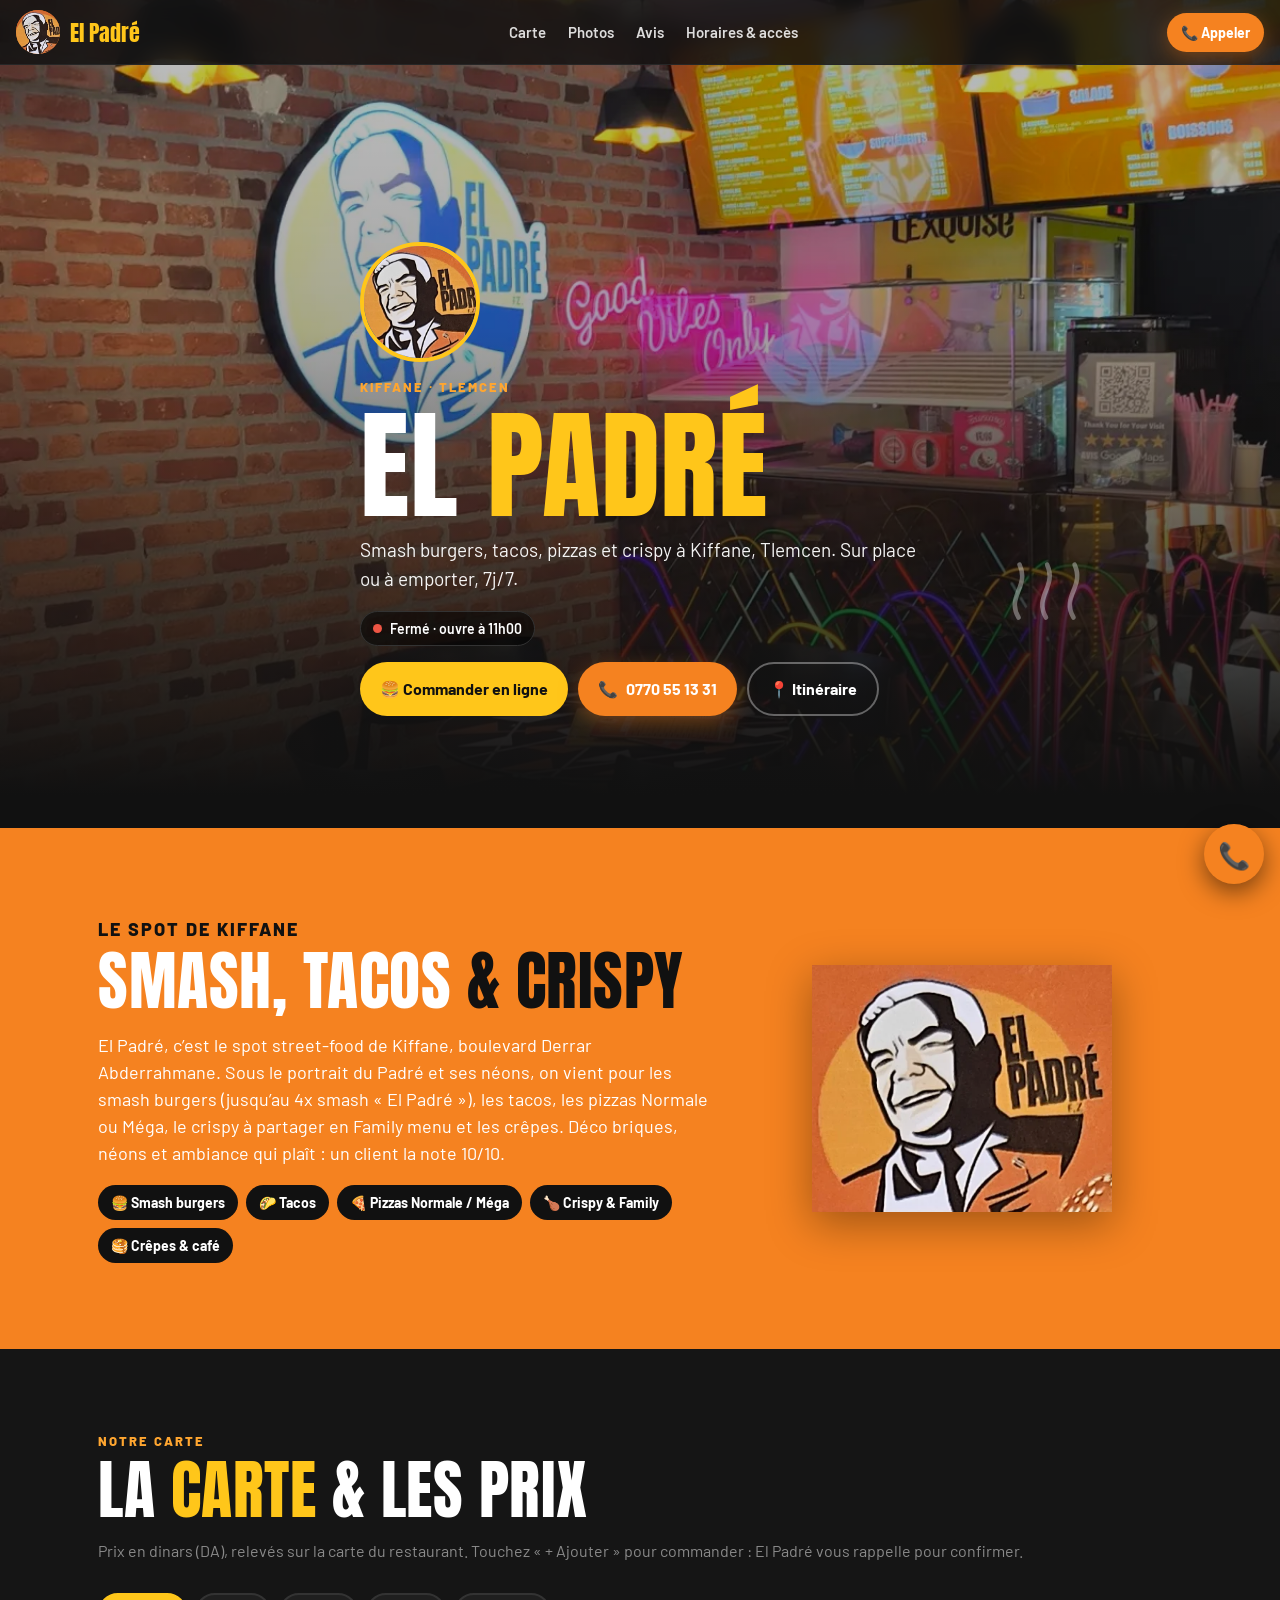
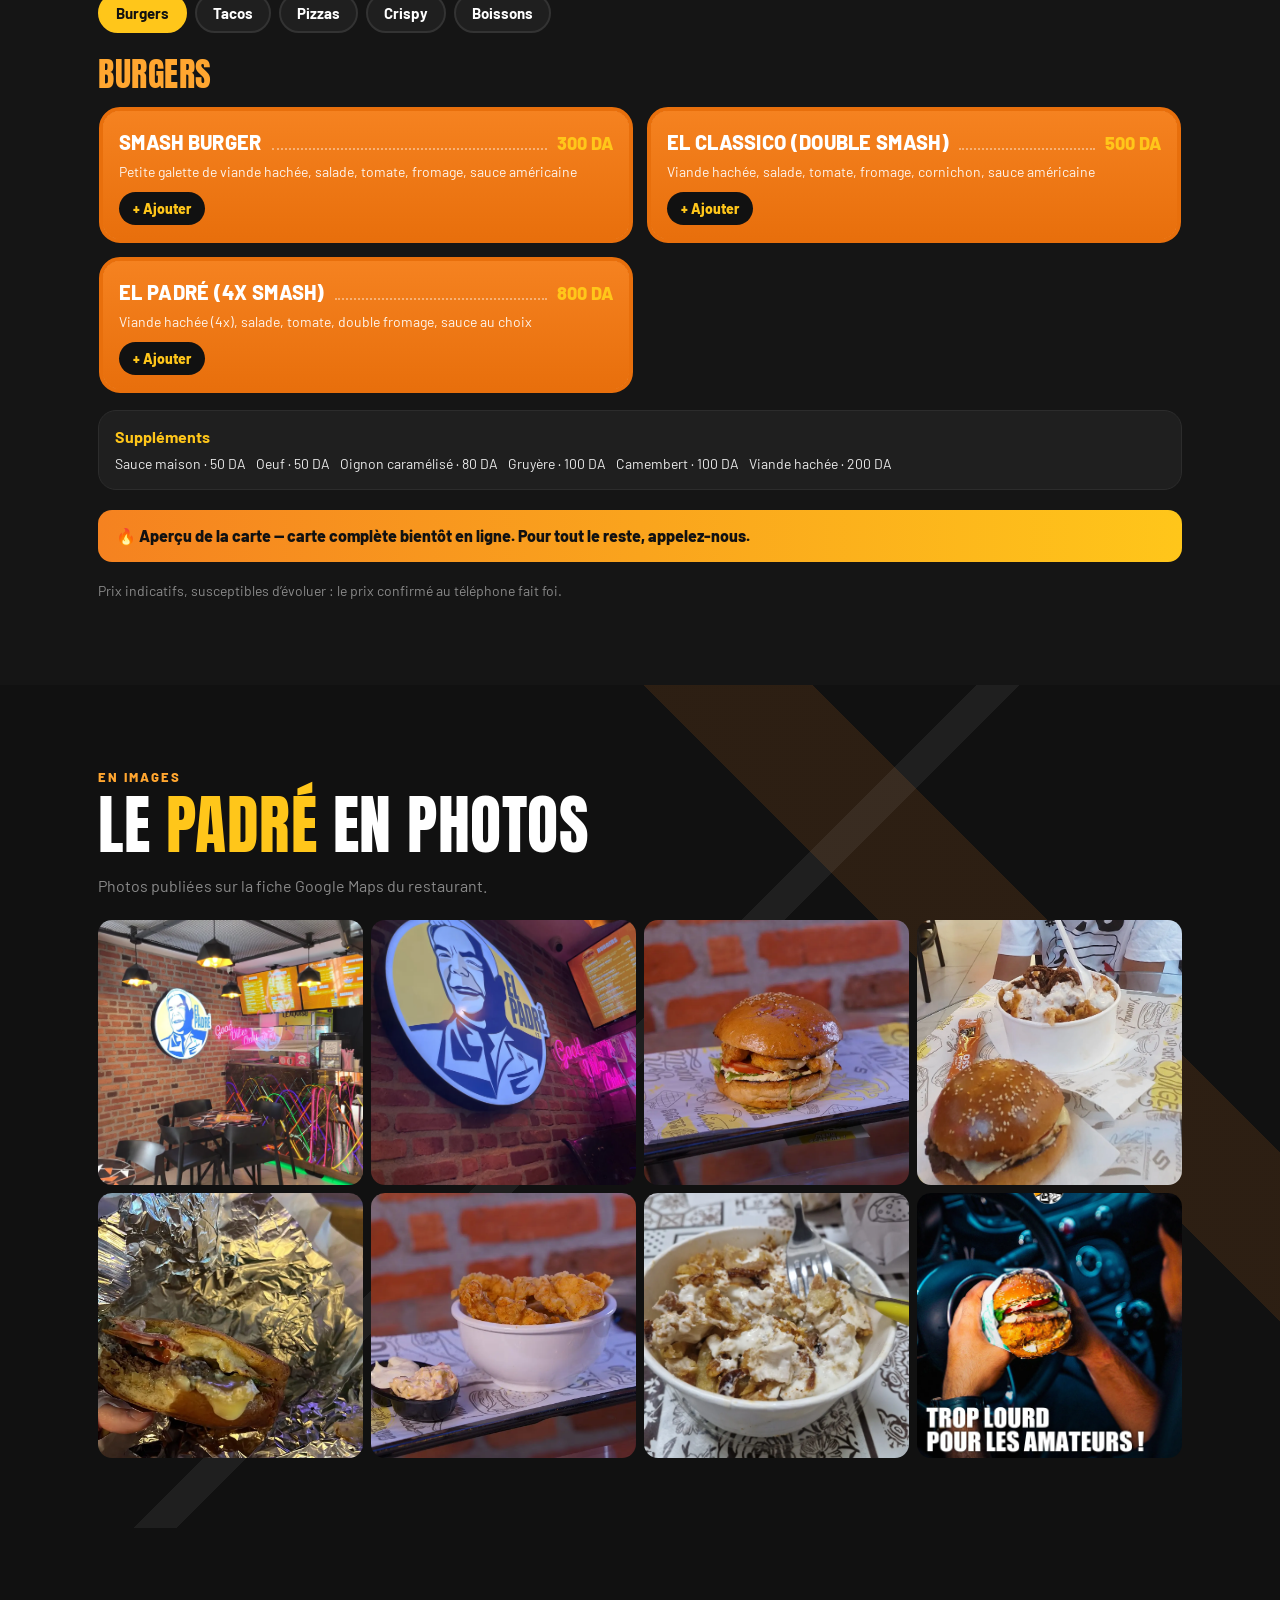
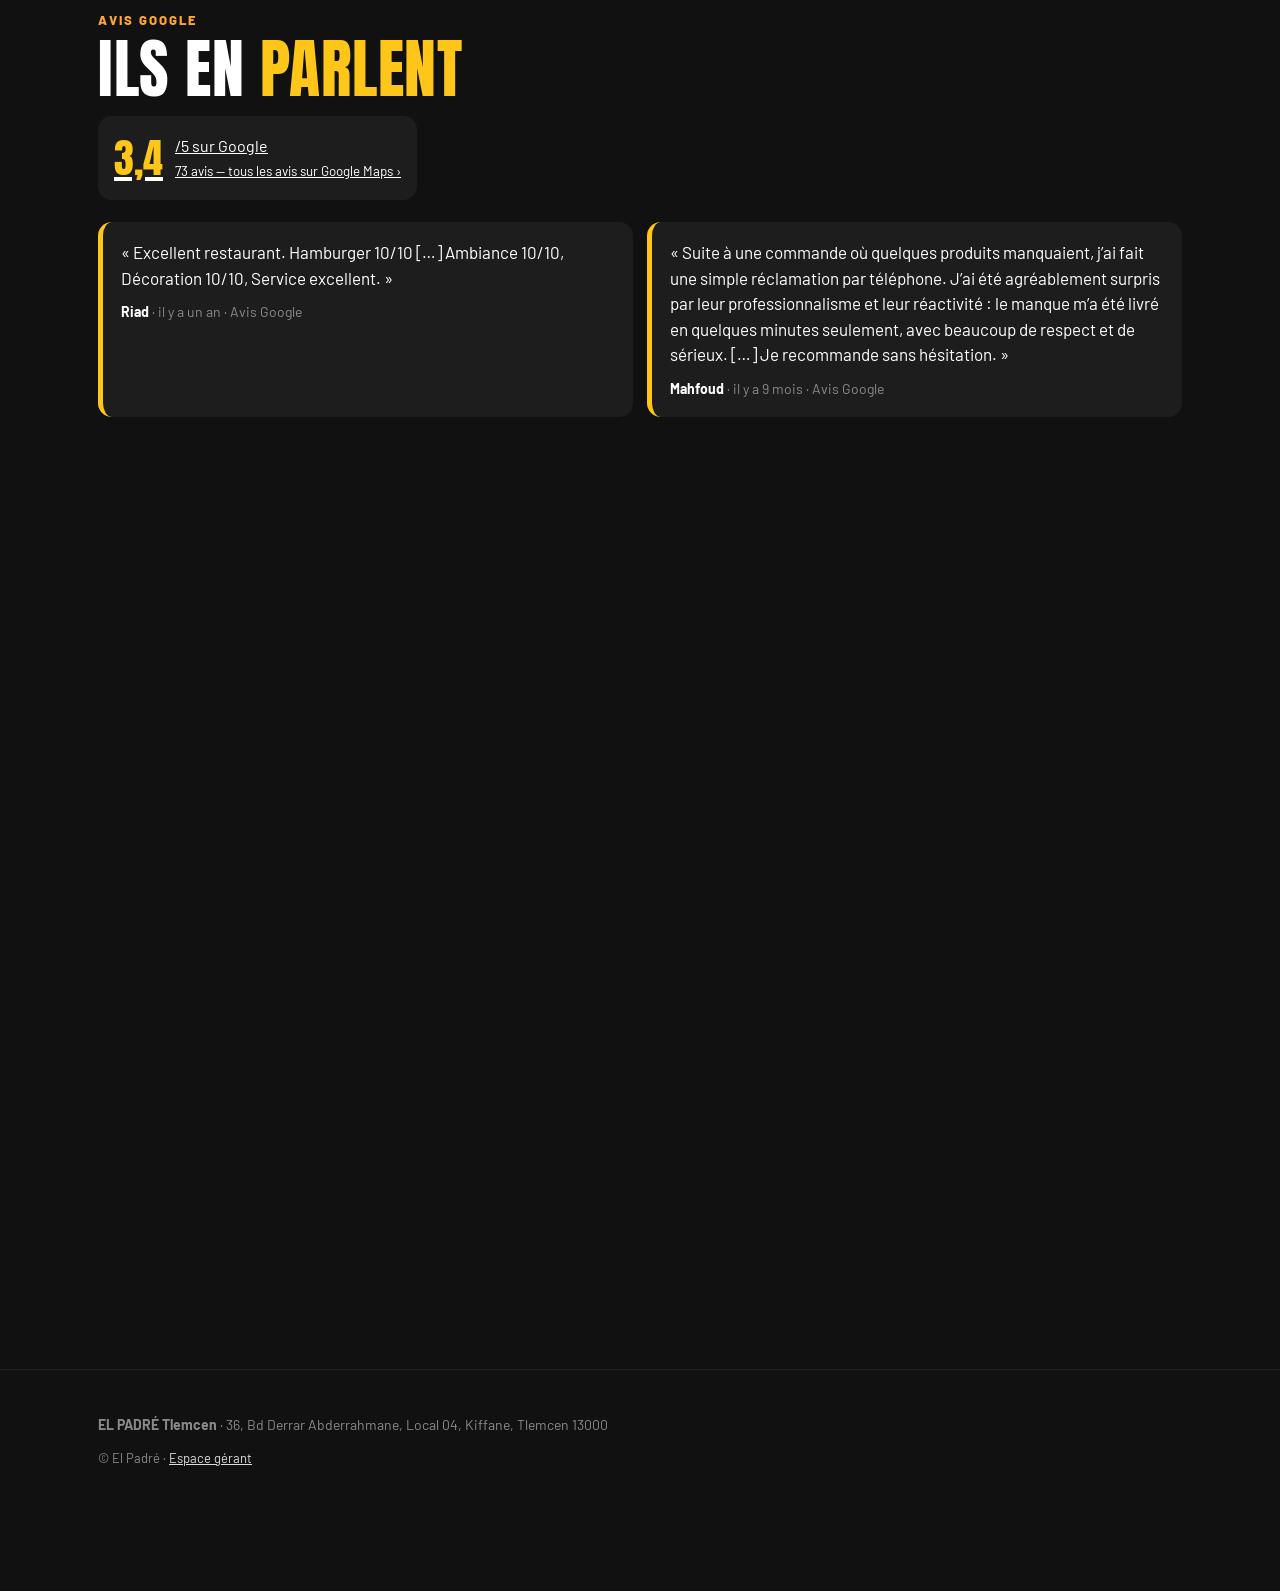
==== commit b84e03b9: "Retrait emoji flottants" ====
--- a/index.html
+++ b/index.html
@@ -15,7 +15,7 @@
 <p class="notice" id="notice" hidden></p>
 <main id="top">
 <section class="hero"><img src="assets/img/salle.webp?v=20261022b" srcset="assets/img/salle-800.webp?v=20261022b 800w, assets/img/salle.webp?v=20261022b 1600w" sizes="100vw" alt="La salle d’El Padré : briques, néons et portrait du Padré" fetchpriority="high">
-<div class="fx" aria-hidden="true"><span class="fl f1">🍔</span><span class="fl f2">🍟</span><span class="fl f3">🌮</span><span class="fl f4">🍕</span><i class="sp s1"></i><i class="sp s2"></i><i class="sp s3"></i><i class="sp s4"></i><i class="sp s5"></i><i class="sp s6"></i>
+<div class="fx" aria-hidden="true"><i class="sp s1"></i><i class="sp s2"></i><i class="sp s3"></i><i class="sp s4"></i><i class="sp s5"></i><i class="sp s6"></i>
 <svg class="steam" viewBox="0 0 120 160"><path d="M30 150c-14-24 14-34 0-60s14-38 0-62"/><path d="M60 150c-14-24 14-34 0-60s14-38 0-62"/><path d="M90 150c-14-24 14-34 0-60s14-38 0-62"/></svg></div>
 <div class="wrap"><img class="logo" src="assets/img/logo.webp?v=20261022b" alt="Mascotte El Padré"><p class="kicker">Kiffane · Tlemcen</p>
 <h1>El <span>Padré</span></h1><p class="tag" data-k="tagline">Smash burgers, tacos, pizzas et crispy à Kiffane, Tlemcen. Sur place ou à emporter, 7j/7.</p>
